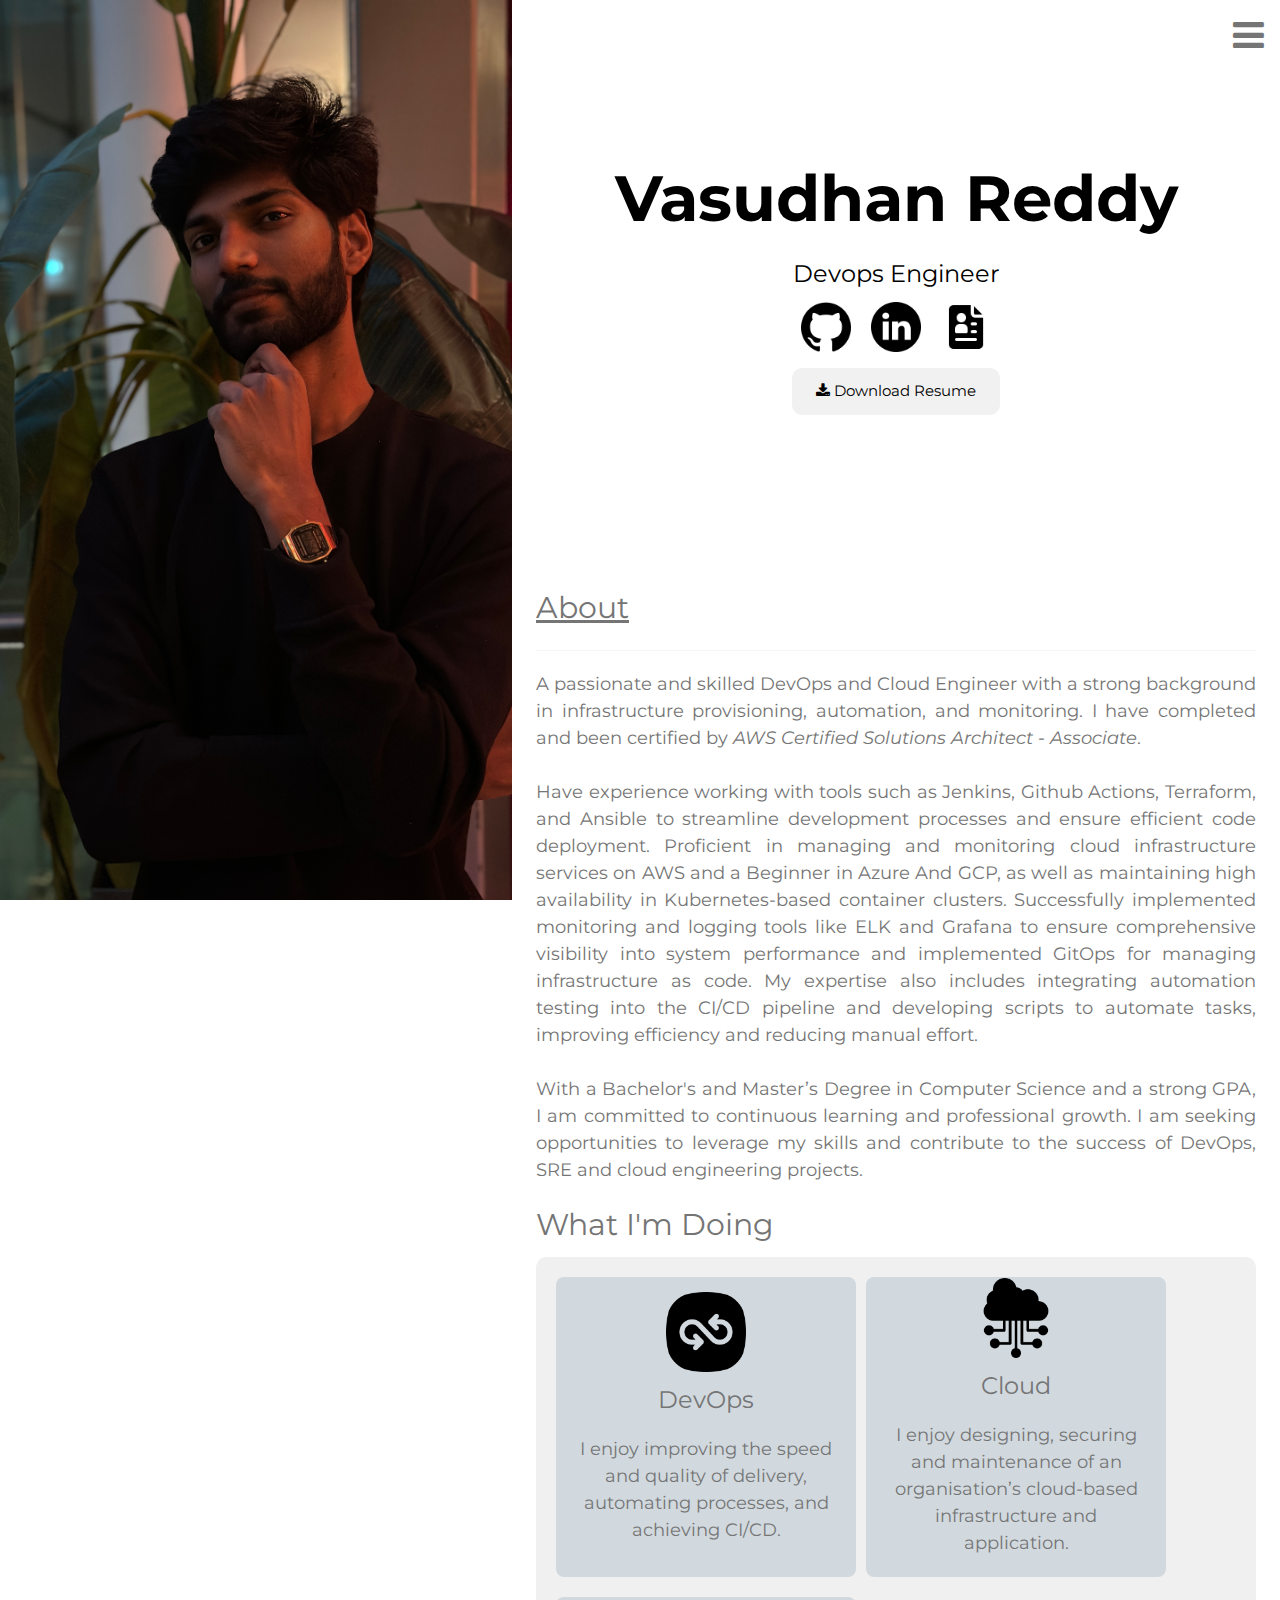
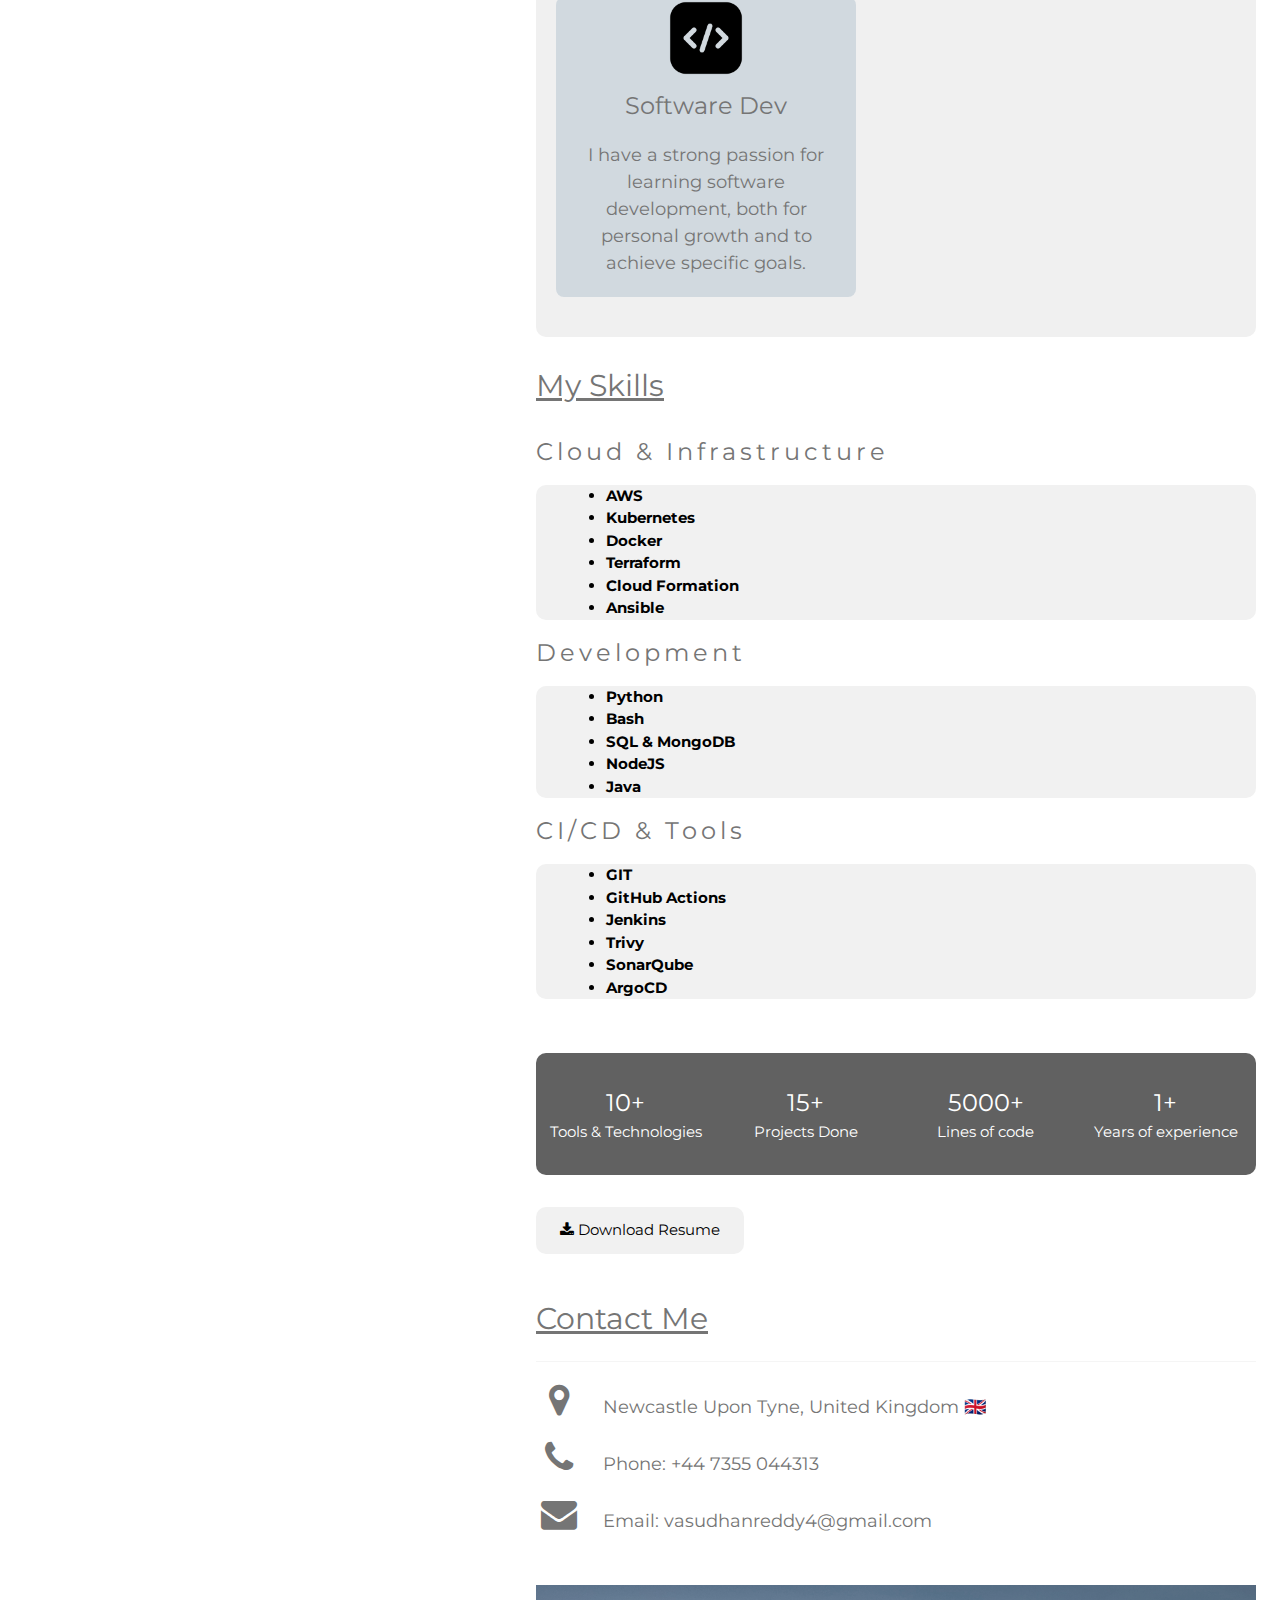
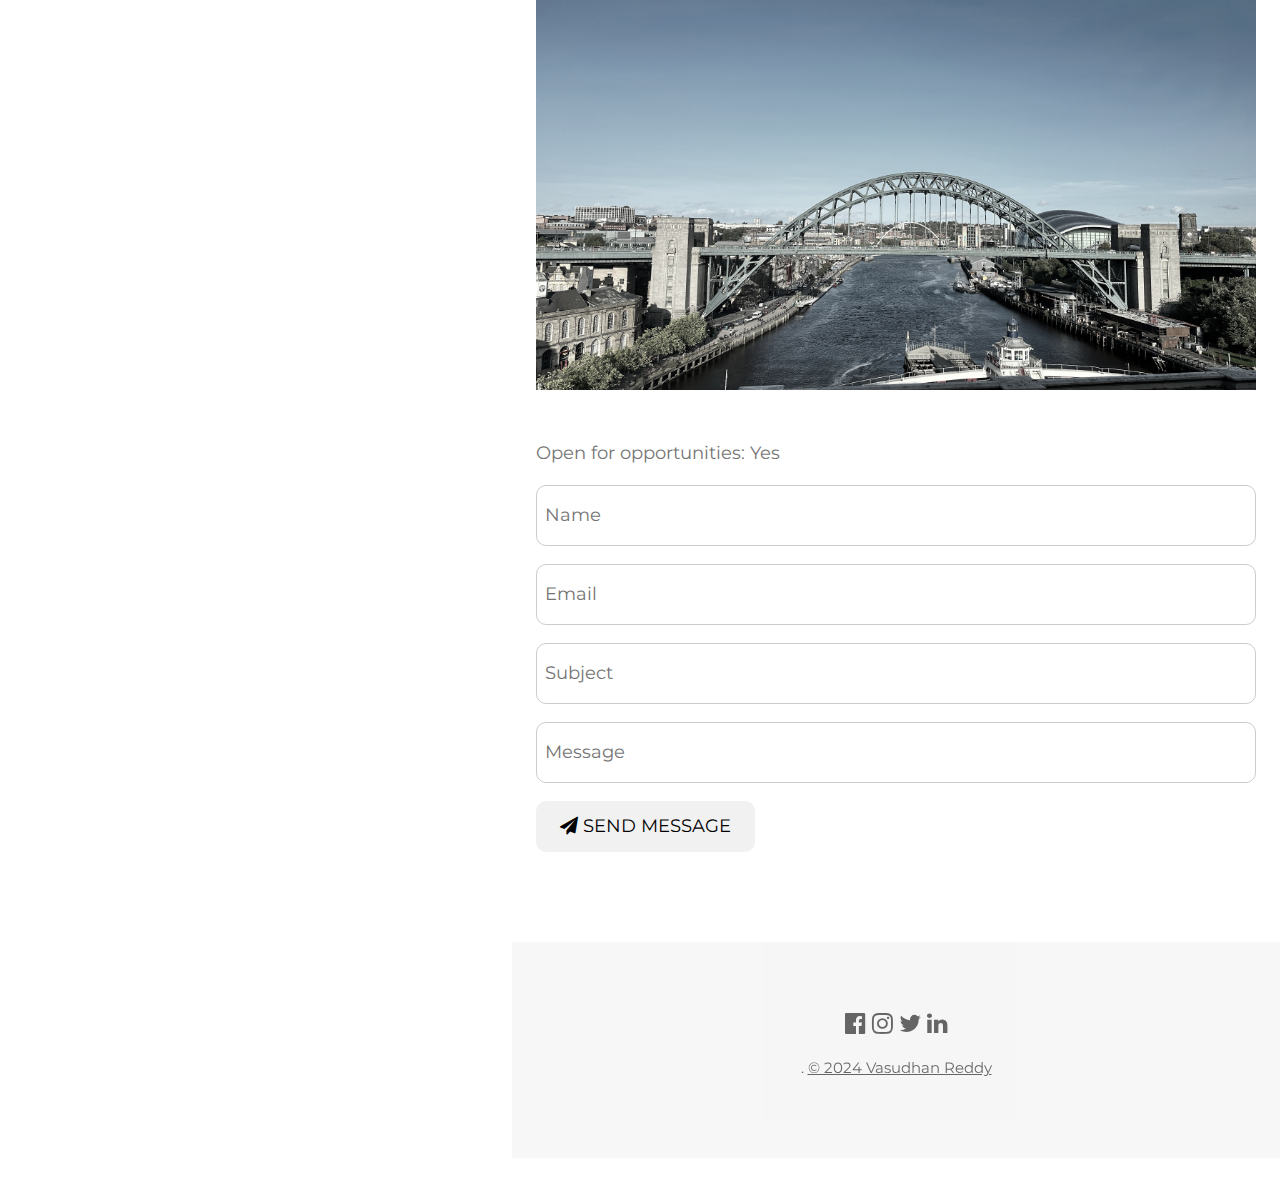
==== index.html @ 21d99784 "Update and rename test.html to index.html" ====
<!DOCTYPE html>
<html>
<head>
<title>W3.CSS Template</title>
<meta charset="UTF-8">
<meta name="viewport" content="width=device-width, initial-scale=1">
<link rel="stylesheet" href="https://www.w3schools.com/w3css/4/w3.css">
<link rel="stylesheet" href="https://fonts.googleapis.com/css?family=Montserrat">
<link rel="stylesheet" href="https://cdnjs.cloudflare.com/ajax/libs/font-awesome/4.7.0/css/font-awesome.min.css">
<style>
body, h1,h2,h3,h4,h5,h6 {font-family: "Montserrat", sans-serif}
.w3-row-padding img {margin-bottom: 12px}
.bgimg {
  background-position: center;
  background-repeat: no-repeat;
  background-size: cover;
  background-image: url('/IMG_7431.JPG');
  min-height: 100%;
}
p{font-size: large;}
</style>
</head>
<body>

<!-- Sidebar with image -->
<nav class="w3-sidebar w3-hide-medium w3-hide-small" style="width:40%">
  <div class="bgimg"></div>
</nav>

<!-- Hidden Sidebar (reveals when clicked on menu icon)-->
<nav class="w3-sidebar w3-black w3-animate-right w3-xxlarge" style="display:none;padding-top:150px;right:0;z-index:2" id="mySidebar">
  <a href="javascript:void(0)" onclick="closeNav()" class="w3-button w3-black w3-xxxlarge w3-display-topright" style="padding:0 12px;">
    <i class="fa fa-remove"></i>
  </a>
  <div class="w3-bar-block w3-center">
    <a href="#" class="w3-bar-item w3-button w3-text-grey w3-hover-black" onclick="closeNav()">Home</a>
    <a href="#about" class="w3-bar-item w3-button w3-text-grey w3-hover-black" onclick="closeNav()">About</a>
    <a href="#My Skills" class="w3-bar-item w3-button w3-text-grey w3-hover-black" onclick="closeNav()">My Skills</a>
    <a href="#contact" class="w3-bar-item w3-button w3-text-grey w3-hover-black" onclick="closeNav()">Contact</a>
  </div>
</nav>

<!-- Page-- Content -->
<div class="w3-main w3-padding-large" style="margin-left:40%">

  <!-- Menu icon to open sidebar -->
  <span class="w3-button w3-top w3-white w3-xxlarge w3-text-grey w3-hover-text-black" style="width:auto;right:0;" onclick="openNav()"><i class="fa fa-bars"></i></span>

  <!-- Header -->
  <header class="w3-container w3-center" style="padding:128px 16px" id="home">
    <h1 class="w3-jumbo"><b>Vasudhan Reddy</b></h1>
    <h3>Devops Engineer</h3>
    <div class="social-icons" style="display: flex; justify-content: center;">
        <a href="https://github.com/Vasudhanreddy" target="_blank" class="icon-link" style="margin: 0 10px; text-decoration: none;">
            <img src="./Assests/github.png" alt="GitHub Logo" style="width: 50px; height: 50px;" onmouseover="this.style.transform = 'translateY(-5px)';" onmouseleave="this.style.transform = 'translateY(0)';">
        </a>
        <a href="https://www.linkedin.com/in/vasudhanreddy/" target="_blank" class="icon-link" style="margin: 0 10px; text-decoration: none;">
            <img src="./Assests/linkedin.png" alt="LinkedIn Logo" style="width: 50px; height: 50px;" onmouseover="this.style.transform = 'translateY(-5px)';" onmouseleave="this.style.transform = 'translateY(0)';">
        </a>
        <a href="./Assests/Vasudhan-Reddy-Resume.pdf" target="_blank" class="icon-link" style="margin: 0 10px; text-decoration: none;">
            <img src="./Assests/resume.png" alt="Resume Icon" style="width: 50px; height: 50px;" onmouseover="this.style.transform = 'translateY(-5px)';" onmouseleave="this.style.transform = 'translateY(0)';">
        </a>
        
    </div>
    
    <img src="/IMG_7431.JPG" class="w3-image w3-hide-large w3-hide-small w3-round" style="display:block;width:60%;margin:auto;">
    <img src="/IMG_7431.JPG" class="w3-image w3-hide-large w3-hide-medium w3-round" width="1000" height="1333">
    <a href="./Assests/Vasudhan-Reddy-Resume.pdf" download class="w3-button w3-light-grey w3-padding-large w3-margin-top" style="border-radius: 10px;">
        <i class="fa fa-download"></i> Download Resume
    </a>
    
  </header>


  <!-- About Section -->
  <div class="w3-content w3-justify w3-text-grey w3-padding-32" id="about">
    <h2 style = "text-decoration: underline;">About</h2>
    <hr class="w3-opacity">
    
    <p>A passionate and skilled DevOps and Cloud Engineer with a strong background in infrastructure provisioning, automation, and monitoring. I have completed and been certified by <i>AWS Certified Solutions Architect - Associate</i>.<br>

        <br>Have experience working with tools such as Jenkins, Github Actions, Terraform, and Ansible to streamline development processes and ensure efficient code deployment. Proficient in managing and monitoring cloud infrastructure services on AWS and a Beginner in Azure And GCP, as well as maintaining high availability in Kubernetes-based container clusters. Successfully implemented monitoring and logging tools like ELK and Grafana to ensure comprehensive visibility into system performance and implemented GitOps for managing infrastructure as code. My expertise also includes integrating automation testing into the CI/CD pipeline and developing scripts to automate tasks, improving efficiency and reducing manual effort.<br>
        
        <br>With a Bachelor's and Master’s Degree in Computer Science and a strong GPA, I am committed to continuous learning and professional growth. I am seeking opportunities to leverage my skills and contribute to the success of DevOps, SRE and cloud engineering projects.</p>
        
         <!-- what iam doing Section -->
        
         <style>
            @media screen and (max-width: 768px) {
                .nested-div {
                    width: 100%; /* Change width to 100% for smaller screens */
                    max-width: none; /* Remove max-width constraint */
                }
            }
        </style>
        
        <div class="wtmg-3">
            <h2>What I'm Doing</h2>
            <div class="row"> 
                <div class="imdg-ds" style="display: flex; justify-content: center;">
                    <div class="dv-1" style="background-color: #F0F0F0; padding: 20px; border-radius: 10px; display: flex; align-items: center; flex-wrap: wrap;">
                        <div class="nested-div" style="background-color: #D1D9DF; padding: 20px; border-radius: 8px; margin-right: 10px; width: 300px; height: 300px; display: flex; justify-content: center; align-items: center; flex-direction: column; margin-bottom: 20px;">
                            <div style="text-align: center;">
                                <img src="./Assests/infinity.png" alt="devops" width="80" height="80">
                                <h3>DevOps</h3>
                                <p>I enjoy improving the speed and quality of delivery, automating processes, and achieving CI/CD.</p>
                            </div>
                        </div>
                        
                        <div class="nested-div" style="background-color: #D1D9DF; padding: 20px; border-radius: 8px; margin-right: 10px; width: 300px; height: 300px;display: flex; justify-content: center; align-items: center; flex-direction: column; margin-bottom: 20px;">
                            <div style="text-align: center;">
                                <img src="./Assests/cloud-computing.png" alt="devops" width="80" height="80">
                                <h3>Cloud</h3>
                                <p>I enjoy designing, securing and maintenance of an organisation’s cloud-based infrastructure and application.</p>
                            </div>
                        </div>
                        
                        <div class="nested-div" style="background-color: #D1D9DF; padding: 20px; border-radius: 8px; margin-right: 10px; width: 300px; height: 300px;display: flex; justify-content: center; align-items: center; flex-direction: column; margin-bottom: 20px;">
                            <div style="text-align: center;">
                                <img src="./Assests/code.png" alt="devops" width="80" height="80">
                                <h3>Software Dev</h3>
                                <p>I have a strong passion for learning software development, both for personal growth and to achieve specific goals.</p>
                            </div>
                        </div>
                    </div>
                </div>
            </div>
        </div>
        
            
             <!-- About My skills  -->
       
        <h2 class="w3-padding-16" id="My Skills" style = "text-decoration: underline;">My Skills</h2>
    <h3 class="w3-wide">Cloud & Infrastructure</h3>
    <div class="w3-light-grey" style="padding-left: 5%; border-radius: 10px;" font-size: large; >
        <div class="list-content" style="padding-left: 5%; border-radius: 10px;">
            <ul style="list-style-type: disc; padding-left: 0;">
                <li style="color: #000; font-weight: bold;">AWS</li>
                <li style="color: #000; font-weight: bold;">Kubernetes</li>
                <li style="color: #000; font-weight: bold;">Docker</li>
                <li style="color: #000; font-weight: bold;">Terraform</li>
                <li style="color: #000; font-weight: bold;">Cloud Formation</li>
                <li style="color: #000; font-weight: bold;">Ansible</li>
            </ul>
        </div>
    </div>
    <h3 class="w3-wide">	Development </h3>
    <div class="w3-light-grey" style="padding-left: 5%; border-radius: 10px;"font-size: large;>
        <div class="list-content" style="padding-left: 5%;">
            <ul style="list-style-type: disc; padding-left: 0;">
                <li style="color: #000; font-weight: bold;">Python</li>
                <li style="color: #000; font-weight: bold;">Bash</li>
                <li style="color: #000; font-weight: bold;">SQL &  MongoDB</li>
                <li style="color: #000; font-weight: bold;">NodeJS</li>
                <li style="color: #000; font-weight: bold;">Java</li>

            </ul>
            
        </div>
        </div>

    <h3 class="w3-wide">CI/CD & Tools</h3>
    <div class="w3-light-grey" style="padding-left: 5%; border-radius: 10px;"font-size: large;>
       <div class="list-content" style="padding-left: 5%;">
            <ul style="list-style-type: disc; padding-left: 0;">
                <li style="color: #000; font-weight: bold;">GIT</li>
                <li style="color: #000; font-weight: bold;">GitHub Actions</li>
                <li style="color: #000; font-weight: bold;">Jenkins</li>
                <li style="color: #000; font-weight: bold;">Trivy</li>
                <li style="color: #000; font-weight: bold;">SonarQube</li>
                <li style="color: #000; font-weight: bold;">ArgoCD</li>
            </ul>
        </div>
    </div><br>
    

    <div class="w3-row w3-center w3-dark-grey w3-padding-16 w3-section" style="border-radius: 10px;">
      <div class="w3-quarter w3-section">
        <span class="w3-xlarge">10+</span><br>
        Tools & Technologies
      </div>
      <div class="w3-quarter w3-section">
        <span class="w3-xlarge">15+</span><br>
        Projects Done
      </div>
      <div class="w3-quarter w3-section">
        <span class="w3-xlarge">5000+</span><br>
        Lines of code
    
      </div>
      <div class="w3-quarter w3-section">
        <span class="w3-xlarge">1+</span><br>
         Years of experience
      </div>
    </div>

    <a href="./Assests/Vasudhan-Reddy-Resume.pdf" download class="w3-button w3-light-grey w3-padding-large w3-margin-top" style="border-radius: 10px;">
        <i class="fa fa-download" ></i> Download Resume
    </a>
    

    
  <!-- Contact Section -->
  <div class="w3-padding-32 w3-content w3-text-grey" id="contact" style="margin-bottom:64px">
    <h2 style = "text-decoration: underline;">Contact Me</h2>
    <hr class="w3-opacity">

    <div class="w3-section">
        <div class="w3-small w3-well">
            <p class="contact-info"><i class="fa fa-map-marker fa-fw w3-xxlarge w3-margin-right"></i> Newcastle Upon Tyne, United Kingdom 🇬🇧</p>
            <p class="contact-info"><i class="fa fa-phone fa-fw w3-xxlarge w3-margin-right"></i> Phone: +44 7355 044313</p>
            <p class="contact-info"><i class="fa fa-envelope fa-fw w3-xxlarge w3-margin-right"> </i> Email: vasudhanreddy4@gmail.com</p>
        </div>
    </div>
    <style>
        @media screen and (max-width: 600px) {
            .contact-info {
                text-align: left;
                margin-left: 0;
            }
        }
    </style>
        
    <!-- Image of location/map -->
    <img src="./Assests/6675693E-8A99-44EB-A5E9-FF57BCE767E3.JPG" class="w3-image w3-greyscale" style="width:100%;margin:32px 0">
   
    <p>Open for opportunities: Yes</p>
    <form action="https://formspree.io/f/xyyrjoby" method="POST">
      <p><input class="w3-input w3-padding-16 w3-border" type="text" placeholder="Name" required name="Name" style="border-radius: 10px;"></p>
      <p><input class="w3-input w3-padding-16 w3-border" type="text" placeholder="Email" required name="Email"style="border-radius: 10px;"></p>
      <p><input class="w3-input w3-padding-16 w3-border" type="text" placeholder="Subject" required name="Subject"style="border-radius: 10px;"></p>
      <p><input class="w3-input w3-padding-16 w3-border" type="text" placeholder="Message" required name="Message"style="border-radius: 10px;"></p>
      <p>
        <button class="w3-button w3-light-grey w3-padding-large" type="submit"style="border-radius: 10px;">
          <i class="fa fa-paper-plane"></i> SEND MESSAGE
        </button>
      </p>
    </form>
  <!-- End Contact Section -->
  </div>  
  
  <!-- Footer -->
  <footer class="w3-container w3-padding-64 w3-light-grey w3-center w3-opacity w3-xlarge" style="margin:-24px">
    <i class="fa fa-facebook-official w3-hover-opacity"></i>
    <i class="fa fa-instagram w3-hover-opacity"></i>
    
    
    <i class="fa fa-twitter w3-hover-opacity"></i>
    <i class="fa fa-linkedin w3-hover-opacity"><a href="https://github.com/Vasudhanreddy" target="_blank"></a></i>
    <p class="w3-medium">. <a href="https://github.com/Vasudhanreddy" target="_blank" class="w3-hover-text-green">&copy; 2024 Vasudhan Reddy</a></p>
  <!-- End footer -->
  </footer>
  
<!-- END PAGE CONTENT -->
</div>

<script>
// Open and close sidebar
function openNav() {
  document.getElementById("mySidebar").style.width = "60%";
  document.getElementById("mySidebar").style.display = "block";
}

function closeNav() {
  document.getElementById("mySidebar").style.display = "none";
}
</script>

</body>
</html>
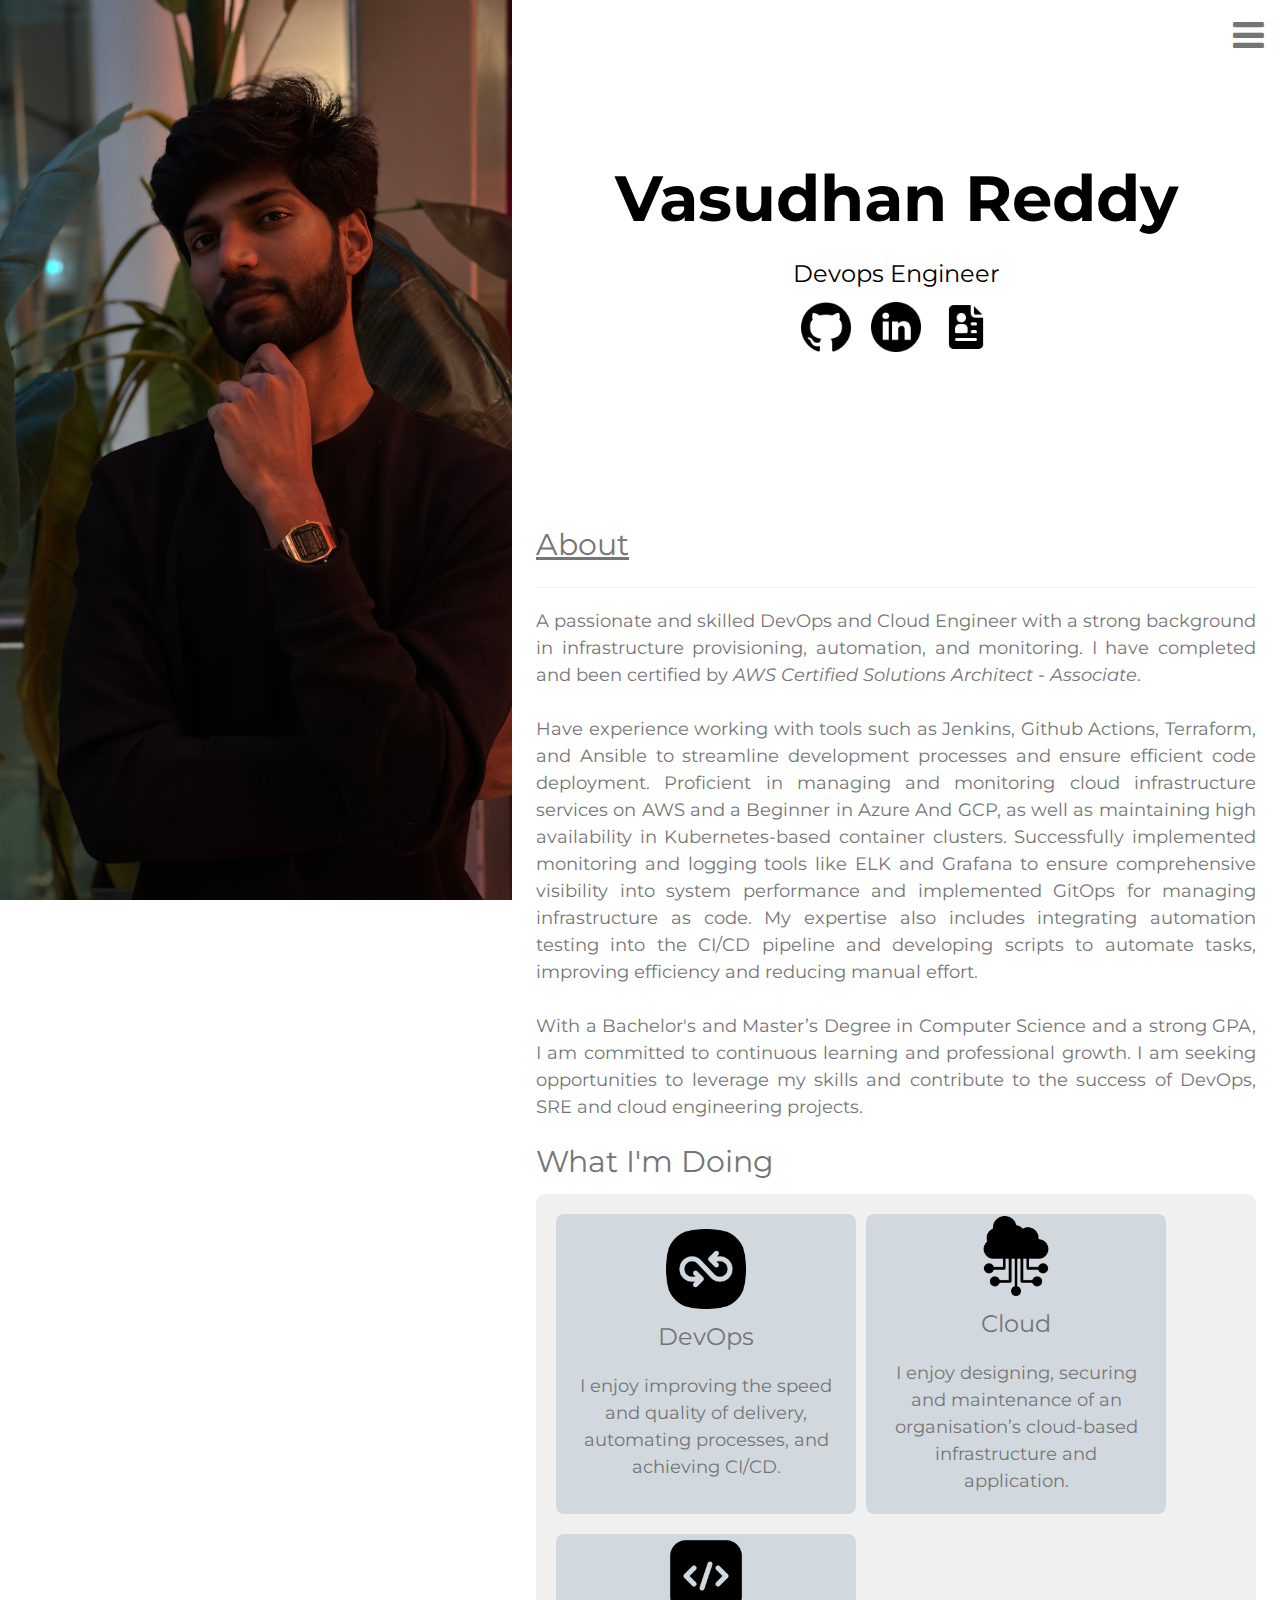
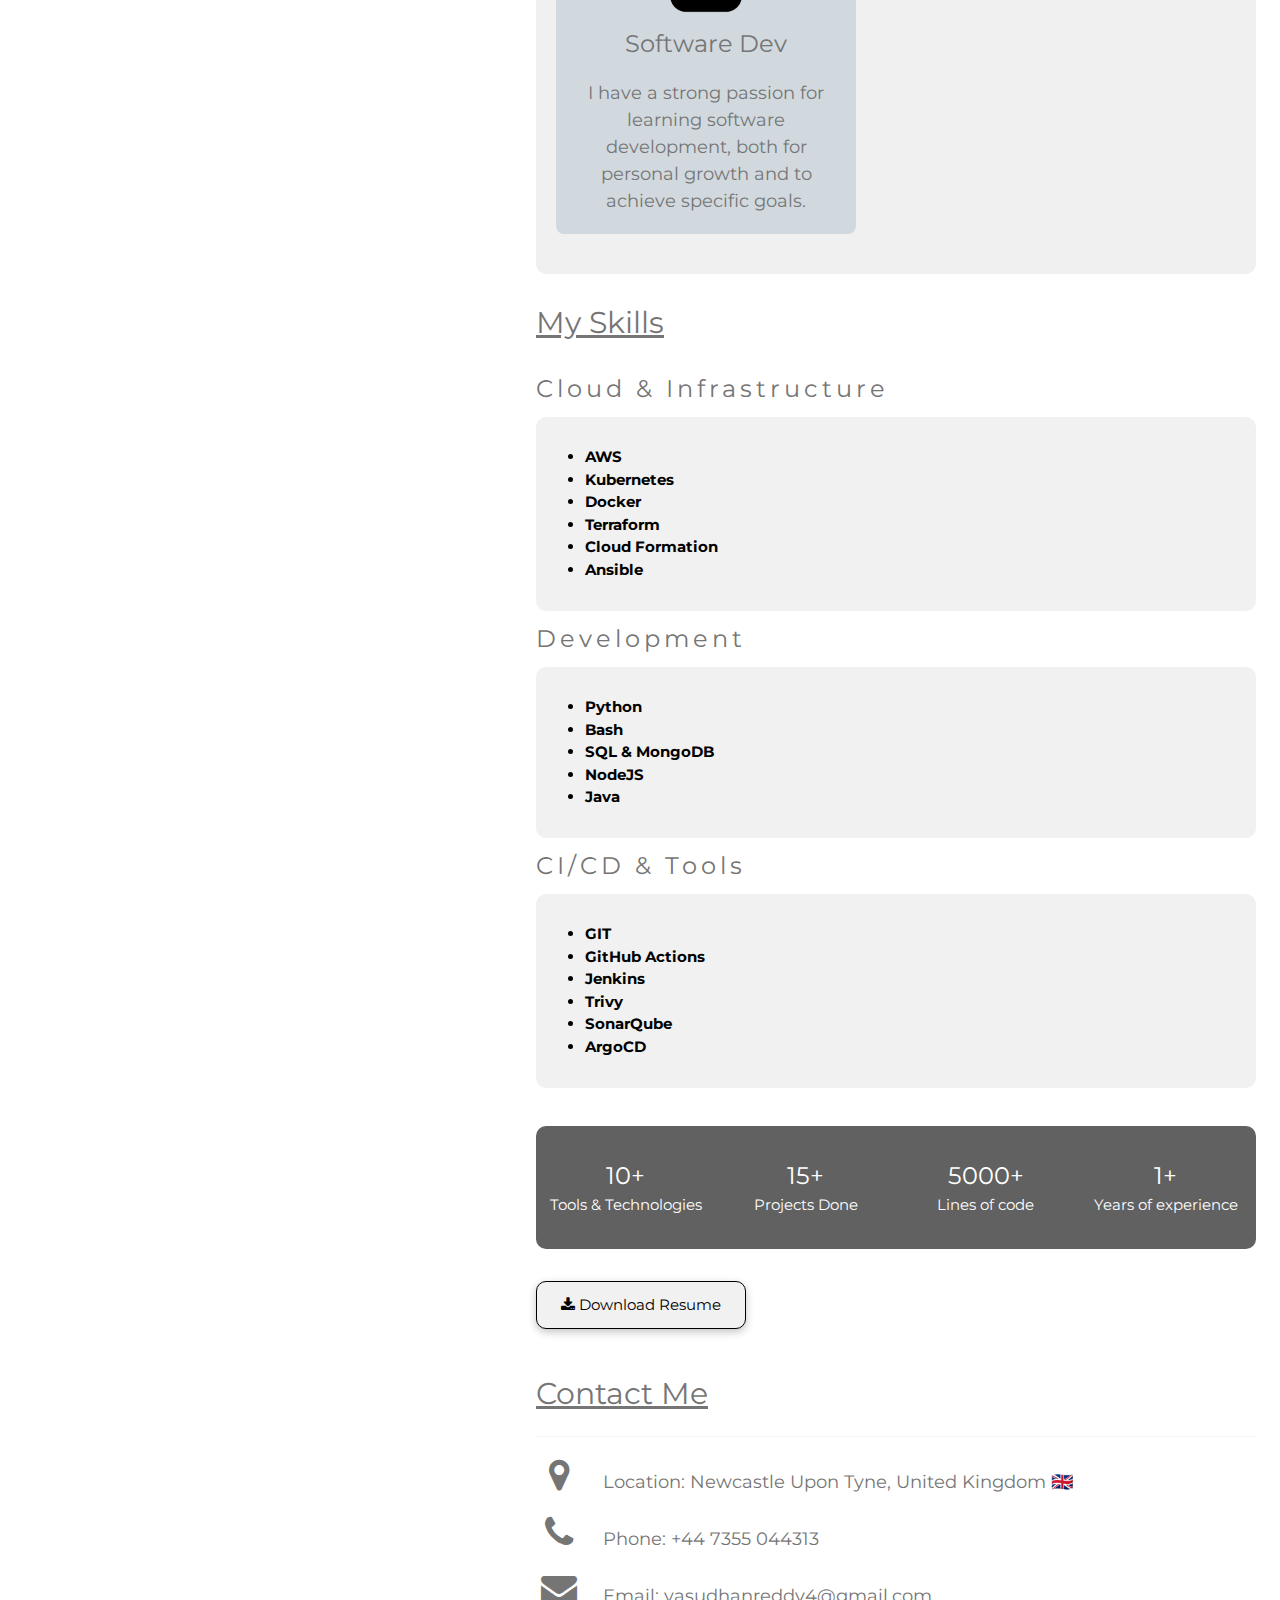
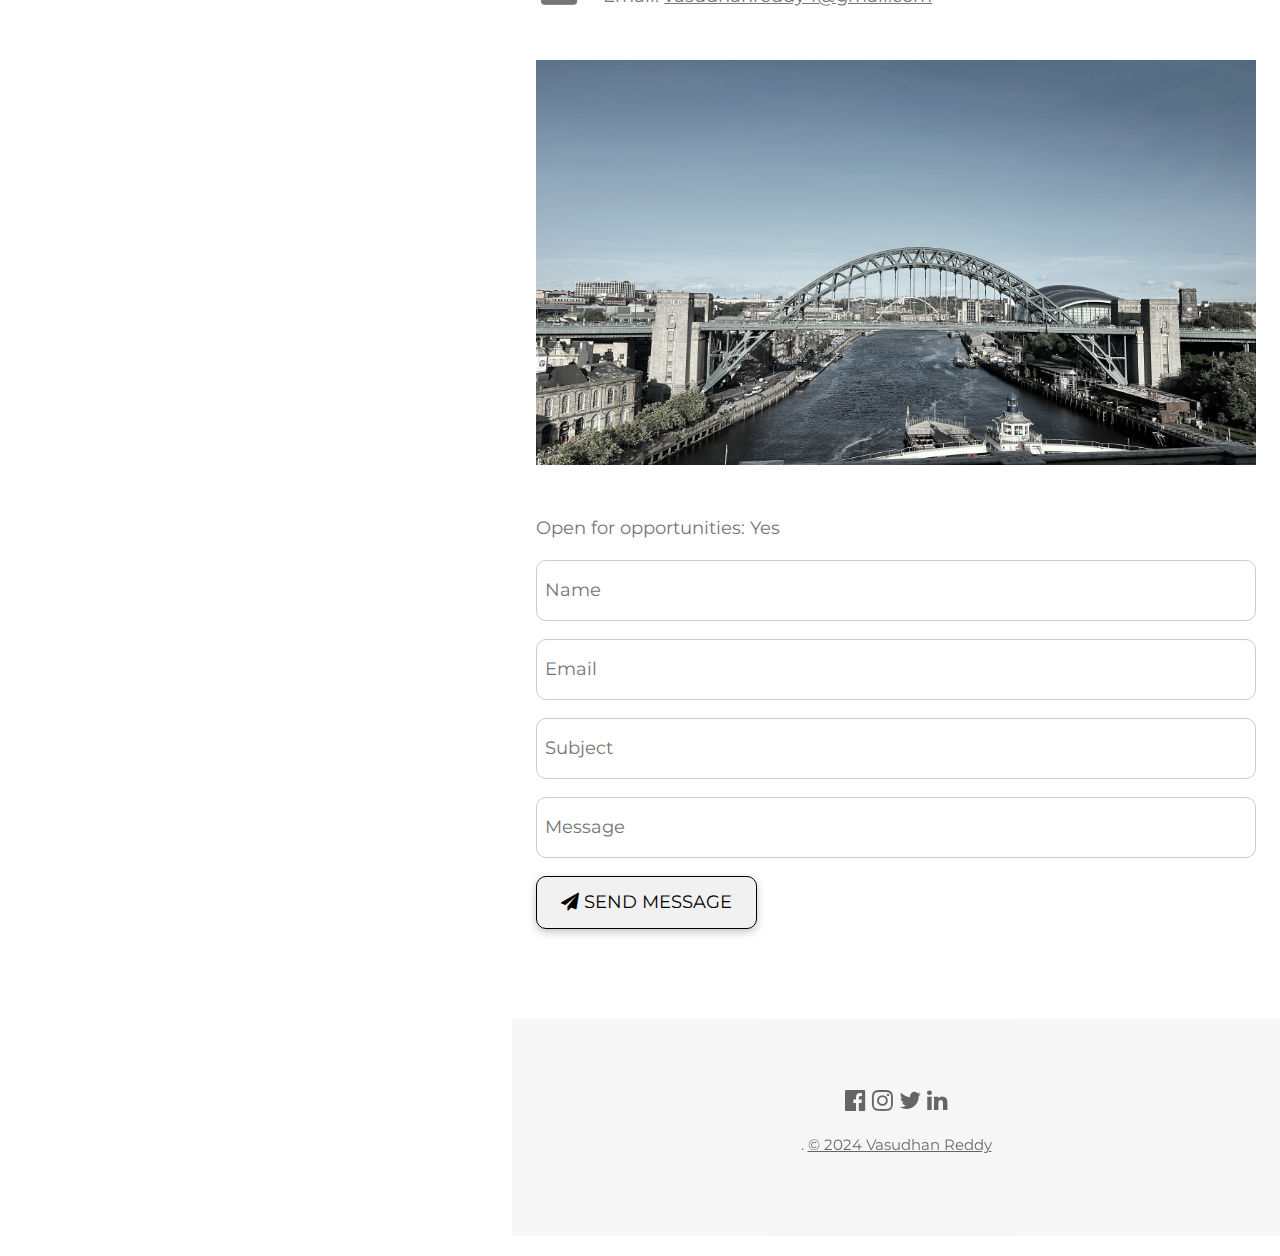
==== commit 2f6c614f: "Update index.html" ====
--- a/index.html
+++ b/index.html
@@ -1,7 +1,7 @@
 <!DOCTYPE html>
 <html>
 <head>
-<title>W3.CSS Template</title>
+<title>Vasudhanreddy-Portfolio</title>
 <meta charset="UTF-8">
 <meta name="viewport" content="width=device-width, initial-scale=1">
 <link rel="stylesheet" href="https://www.w3schools.com/w3css/4/w3.css">
@@ -14,7 +14,7 @@
   background-position: center;
   background-repeat: no-repeat;
   background-size: cover;
-  background-image: url('/IMG_7431.JPG');
+  background-image: url('./Assests/IMG_7431.JPG');
   min-height: 100%;
 }
 p{font-size: large;}
@@ -52,22 +52,20 @@
     <h3>Devops Engineer</h3>
     <div class="social-icons" style="display: flex; justify-content: center;">
         <a href="https://github.com/Vasudhanreddy" target="_blank" class="icon-link" style="margin: 0 10px; text-decoration: none;">
-            <img src="./Assests/github.png" alt="GitHub Logo" style="width: 50px; height: 50px;" onmouseover="this.style.transform = 'translateY(-5px)';" onmouseleave="this.style.transform = 'translateY(0)';">
+            <img src="./Assests/github.png" alt="GitHub Logo" title="Github" style="width: 50px; height: 50px;" onmouseover="this.style.transform = 'translateY(-5px)';" onmouseleave="this.style.transform = 'translateY(0)';">
         </a>
         <a href="https://www.linkedin.com/in/vasudhanreddy/" target="_blank" class="icon-link" style="margin: 0 10px; text-decoration: none;">
-            <img src="./Assests/linkedin.png" alt="LinkedIn Logo" style="width: 50px; height: 50px;" onmouseover="this.style.transform = 'translateY(-5px)';" onmouseleave="this.style.transform = 'translateY(0)';">
+            <img src="./Assests/linkedin.png" alt="LinkedIn Logo" title= "Linkedin"style="width: 50px; height: 50px;" onmouseover="this.style.transform = 'translateY(-5px)';" onmouseleave="this.style.transform = 'translateY(0)';">
         </a>
         <a href="./Assests/Vasudhan-Reddy-Resume.pdf" target="_blank" class="icon-link" style="margin: 0 10px; text-decoration: none;">
-            <img src="./Assests/resume.png" alt="Resume Icon" style="width: 50px; height: 50px;" onmouseover="this.style.transform = 'translateY(-5px)';" onmouseleave="this.style.transform = 'translateY(0)';">
-        </a>
-        
-    </div>
-    
-    <img src="/IMG_7431.JPG" class="w3-image w3-hide-large w3-hide-small w3-round" style="display:block;width:60%;margin:auto;">
-    <img src="/IMG_7431.JPG" class="w3-image w3-hide-large w3-hide-medium w3-round" width="1000" height="1333">
-    <a href="./Assests/Vasudhan-Reddy-Resume.pdf" download class="w3-button w3-light-grey w3-padding-large w3-margin-top" style="border-radius: 10px;">
-        <i class="fa fa-download"></i> Download Resume
-    </a>
+            <img src="./Assests/resume.png" alt="Resume Icon" title = "Resume" style="width: 50px; height: 50px;" onmouseover="this.style.transform = 'translateY(-5px)';" onmouseleave="this.style.transform = 'translateY(0)';">
+        </a><br>
+        
+    </div>
+    
+    <img src="./Assests/IMG_7431.JPG" class="w3-image w3-hide-large w3-hide-small w3-round" style="display:block;width:60%;margin:auto;">
+    <img src="./Assests/IMG_7431.JPG" class="w3-image w3-hide-large w3-hide-medium w3-round" width="1000" height="1333">
+    
     
   </header>
 
@@ -115,7 +113,7 @@
                             </div>
                         </div>
                         
-                        <div class="nested-div" style="background-color: #D1D9DF; padding: 20px; border-radius: 8px; margin-right: 10px; width: 300px; height: 300px;display: flex; justify-content: center; align-items: center; flex-direction: column; margin-bottom: 20px;">
+                        <div class="nested-div" style="background-color: #D1D9DF; padding: 20px; border-radius: 8px; width: 300px; height: 300px;display: flex; justify-content: center; align-items: center; flex-direction: column; margin-bottom: 20px;">
                             <div style="text-align: center;">
                                 <img src="./Assests/code.png" alt="devops" width="80" height="80">
                                 <h3>Software Dev</h3>
@@ -132,7 +130,7 @@
        
         <h2 class="w3-padding-16" id="My Skills" style = "text-decoration: underline;">My Skills</h2>
     <h3 class="w3-wide">Cloud & Infrastructure</h3>
-    <div class="w3-light-grey" style="padding-left: 5%; border-radius: 10px;" font-size: large; >
+    <div class="w3-light-grey" style="padding-left: 5%;padding: 2%; border-radius: 10px;" font-size: large; >
         <div class="list-content" style="padding-left: 5%; border-radius: 10px;">
             <ul style="list-style-type: disc; padding-left: 0;">
                 <li style="color: #000; font-weight: bold;">AWS</li>
@@ -145,7 +143,7 @@
         </div>
     </div>
     <h3 class="w3-wide">	Development </h3>
-    <div class="w3-light-grey" style="padding-left: 5%; border-radius: 10px;"font-size: large;>
+    <div class="w3-light-grey" style="padding-left: 5%;padding: 2%; border-radius: 10px;"font-size: large;>
         <div class="list-content" style="padding-left: 5%;">
             <ul style="list-style-type: disc; padding-left: 0;">
                 <li style="color: #000; font-weight: bold;">Python</li>
@@ -160,7 +158,7 @@
         </div>
 
     <h3 class="w3-wide">CI/CD & Tools</h3>
-    <div class="w3-light-grey" style="padding-left: 5%; border-radius: 10px;"font-size: large;>
+    <div class="w3-light-grey" style="padding-left: 5%;padding: 2%; border-radius: 10px;"font-size: large;>
        <div class="list-content" style="padding-left: 5%;">
             <ul style="list-style-type: disc; padding-left: 0;">
                 <li style="color: #000; font-weight: bold;">GIT</li>
@@ -194,7 +192,7 @@
       </div>
     </div>
 
-    <a href="./Assests/Vasudhan-Reddy-Resume.pdf" download class="w3-button w3-light-grey w3-padding-large w3-margin-top" style="border-radius: 10px;">
+    <a href="./Assests/Vasudhan-Reddy-Resume.pdf" download class="w3-button w3-light-grey w3-padding-large w3-margin-top" style="border-radius: 10px;border: 1px solid; box-shadow: rgba(0, 0, 0, 0.24) 0px 3px 8px;">
         <i class="fa fa-download" ></i> Download Resume
     </a>
     
@@ -207,9 +205,9 @@
 
     <div class="w3-section">
         <div class="w3-small w3-well">
-            <p class="contact-info"><i class="fa fa-map-marker fa-fw w3-xxlarge w3-margin-right"></i> Newcastle Upon Tyne, United Kingdom 🇬🇧</p>
+            <p class="contact-info"><i class="fa fa-map-marker fa-fw w3-xxlarge w3-margin-right"></i> Location: Newcastle Upon Tyne, United Kingdom 🇬🇧</p>
             <p class="contact-info"><i class="fa fa-phone fa-fw w3-xxlarge w3-margin-right"></i> Phone: +44 7355 044313</p>
-            <p class="contact-info"><i class="fa fa-envelope fa-fw w3-xxlarge w3-margin-right"> </i> Email: vasudhanreddy4@gmail.com</p>
+            <p class="contact-info"><i class="fa fa-envelope fa-fw w3-xxlarge w3-margin-right"> </i> Email: <u>vasudhanreddy4@gmail.com</u></p>
         </div>
     </div>
     <style>
@@ -231,7 +229,7 @@
       <p><input class="w3-input w3-padding-16 w3-border" type="text" placeholder="Subject" required name="Subject"style="border-radius: 10px;"></p>
       <p><input class="w3-input w3-padding-16 w3-border" type="text" placeholder="Message" required name="Message"style="border-radius: 10px;"></p>
       <p>
-        <button class="w3-button w3-light-grey w3-padding-large" type="submit"style="border-radius: 10px;">
+        <button class="w3-button w3-light-grey w3-padding-large" type="submit"style="border-radius: 10px;border: 1px solid; box-shadow: rgba(0, 0, 0, 0.24) 0px 3px 8px;">
           <i class="fa fa-paper-plane"></i> SEND MESSAGE
         </button>
       </p>
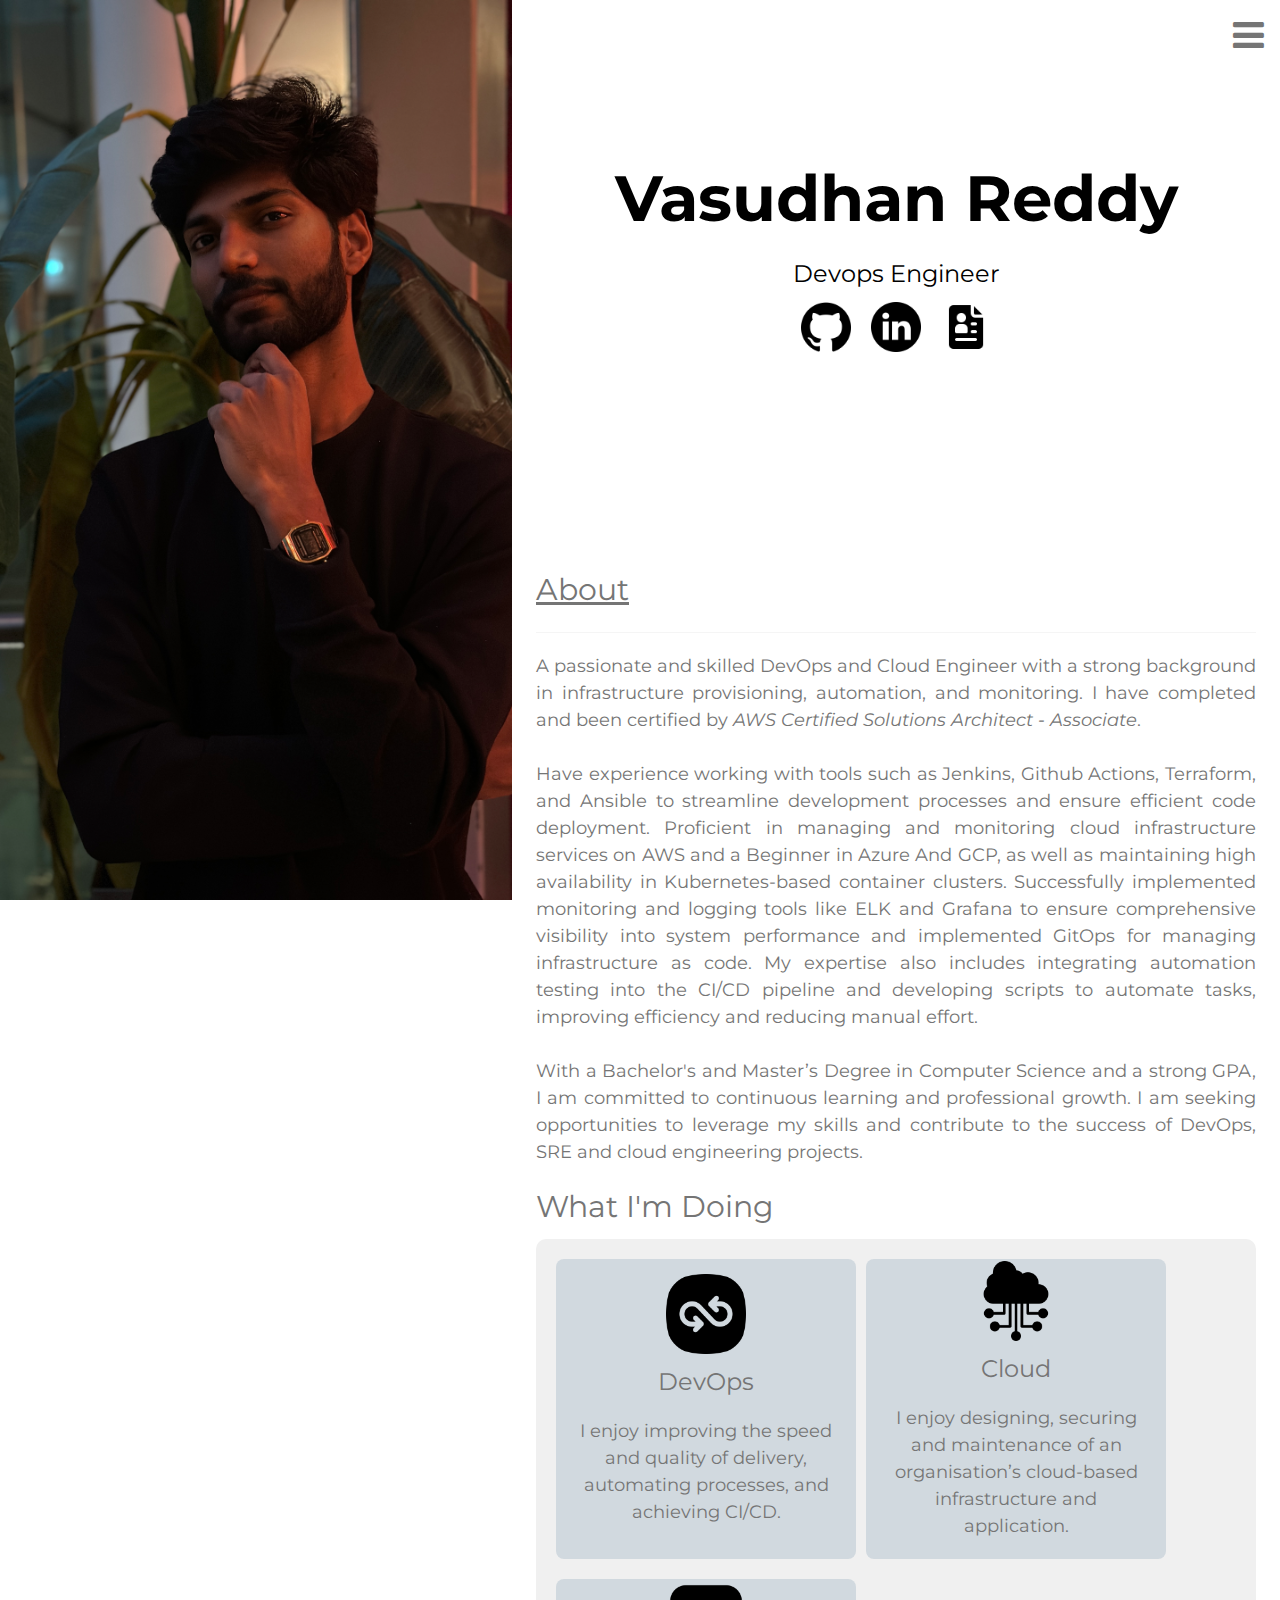
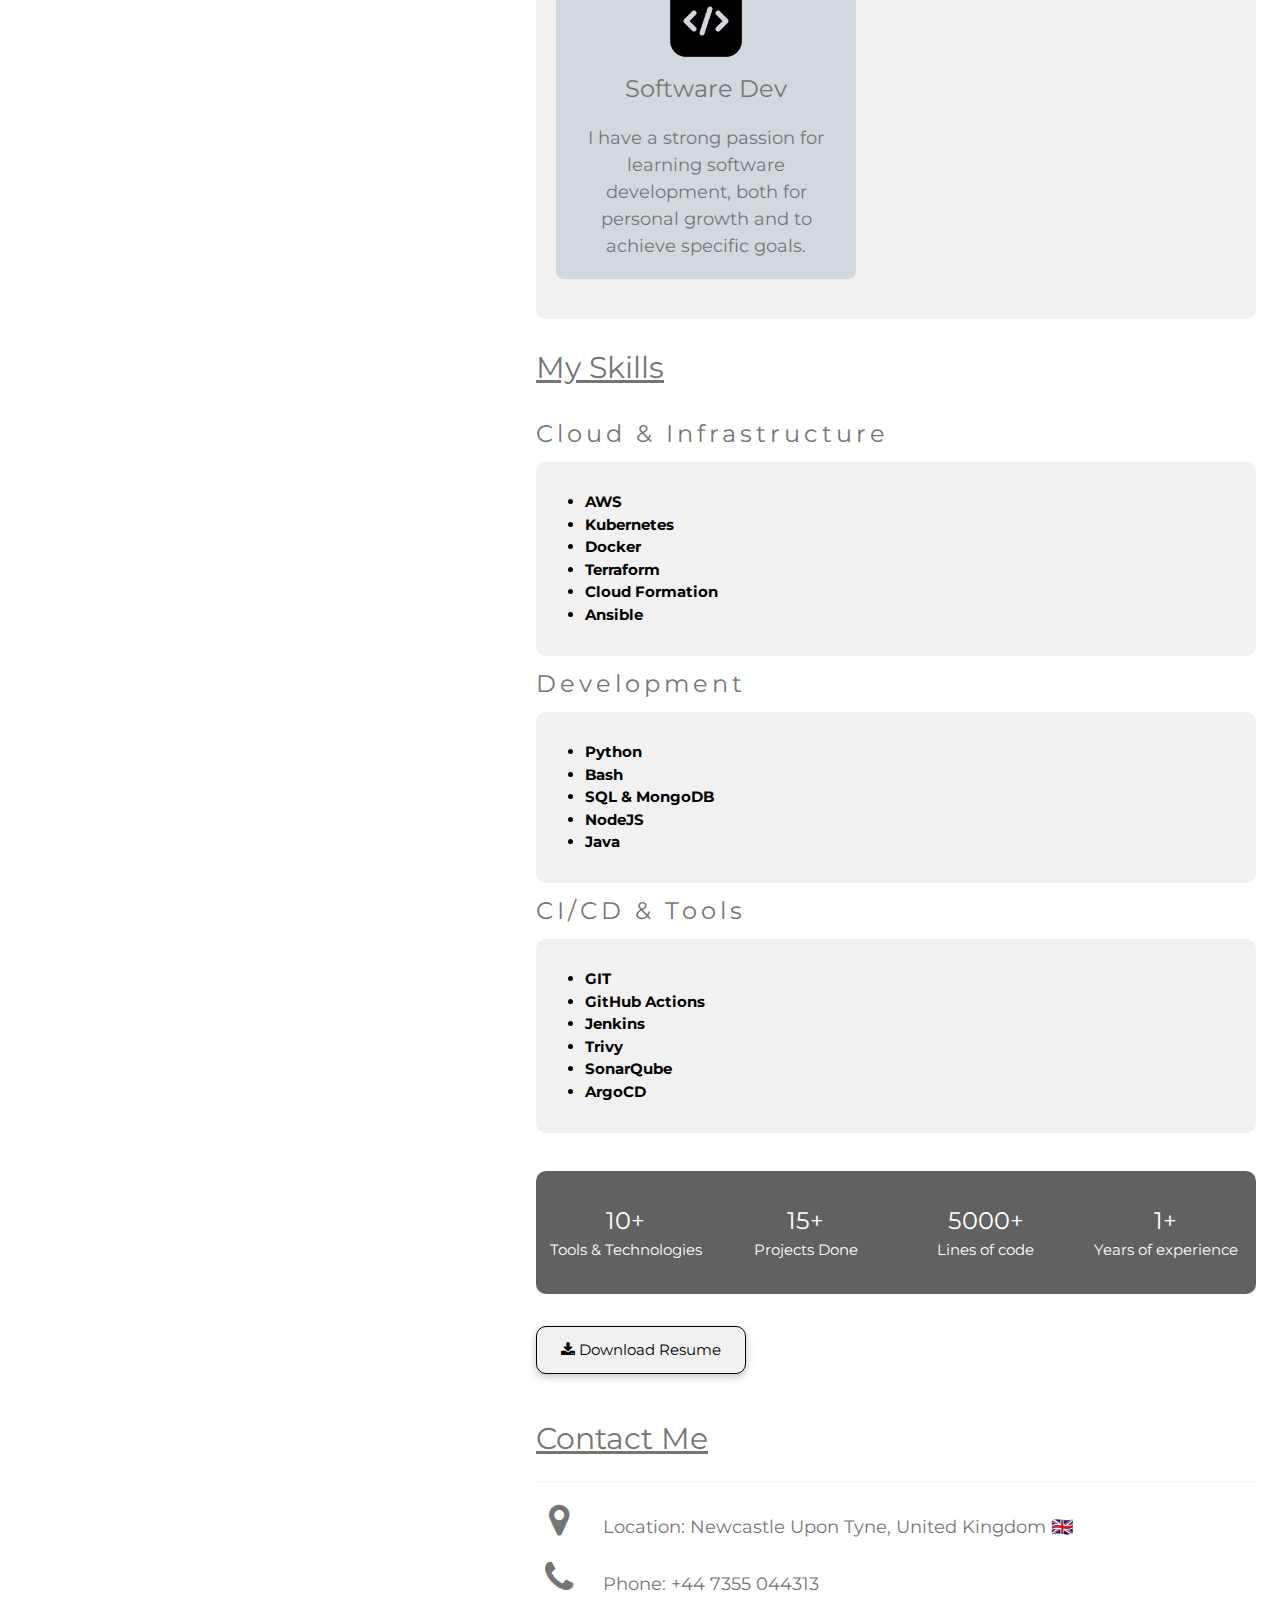
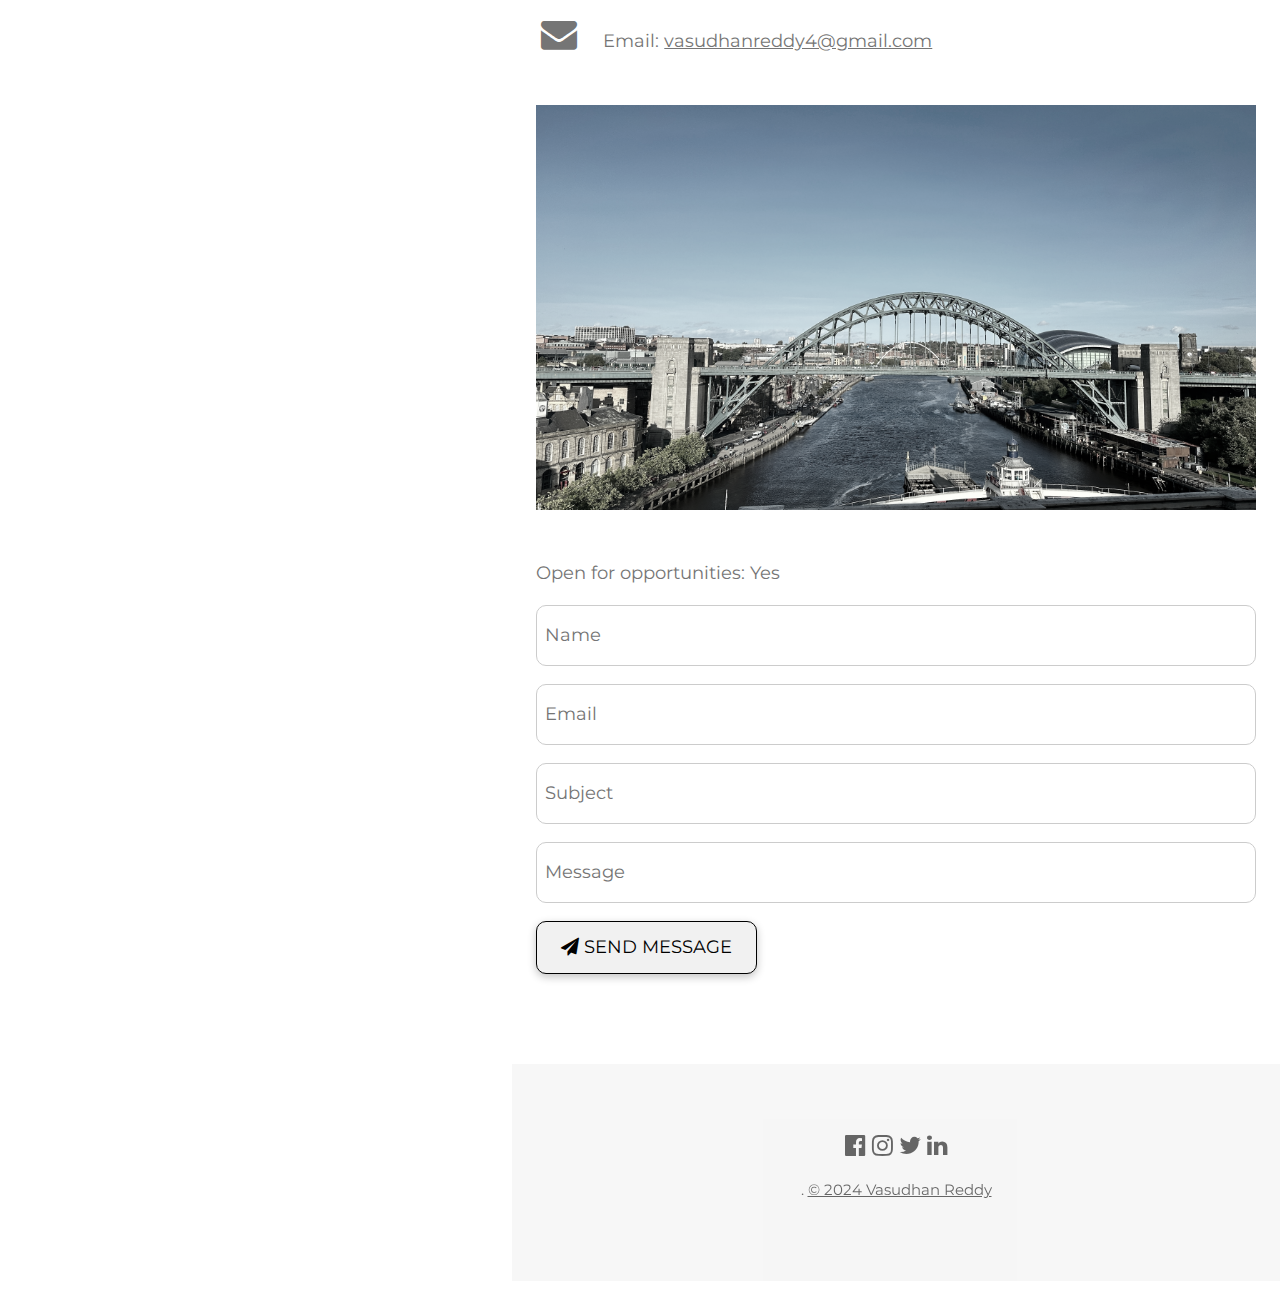
==== commit 0ebb39df: "Update index.html" ====
--- a/index.html
+++ b/index.html
@@ -62,8 +62,9 @@
         </a><br>
         
     </div>
-    
+    <br>
     <img src="./Assests/IMG_7431.JPG" class="w3-image w3-hide-large w3-hide-small w3-round" style="display:block;width:60%;margin:auto;">
+    <br>
     <img src="./Assests/IMG_7431.JPG" class="w3-image w3-hide-large w3-hide-medium w3-round" width="1000" height="1333">
     
     
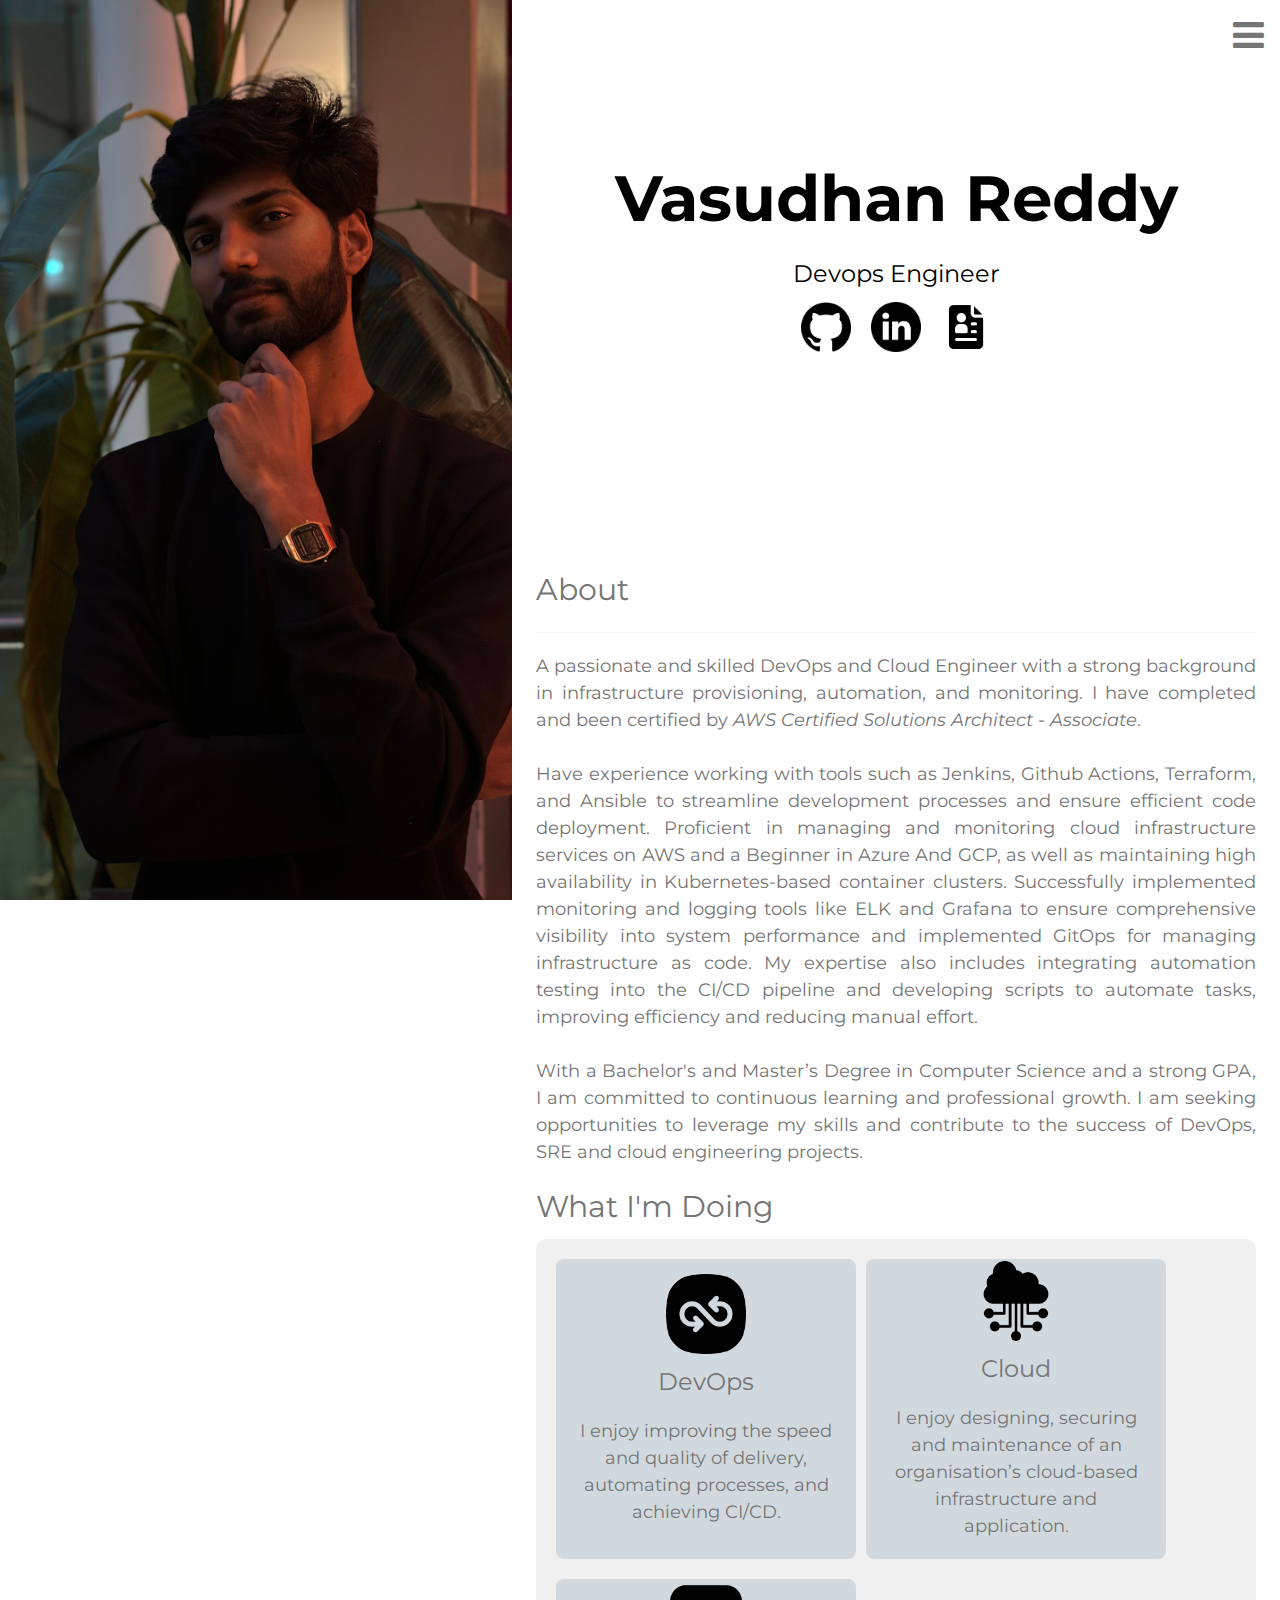
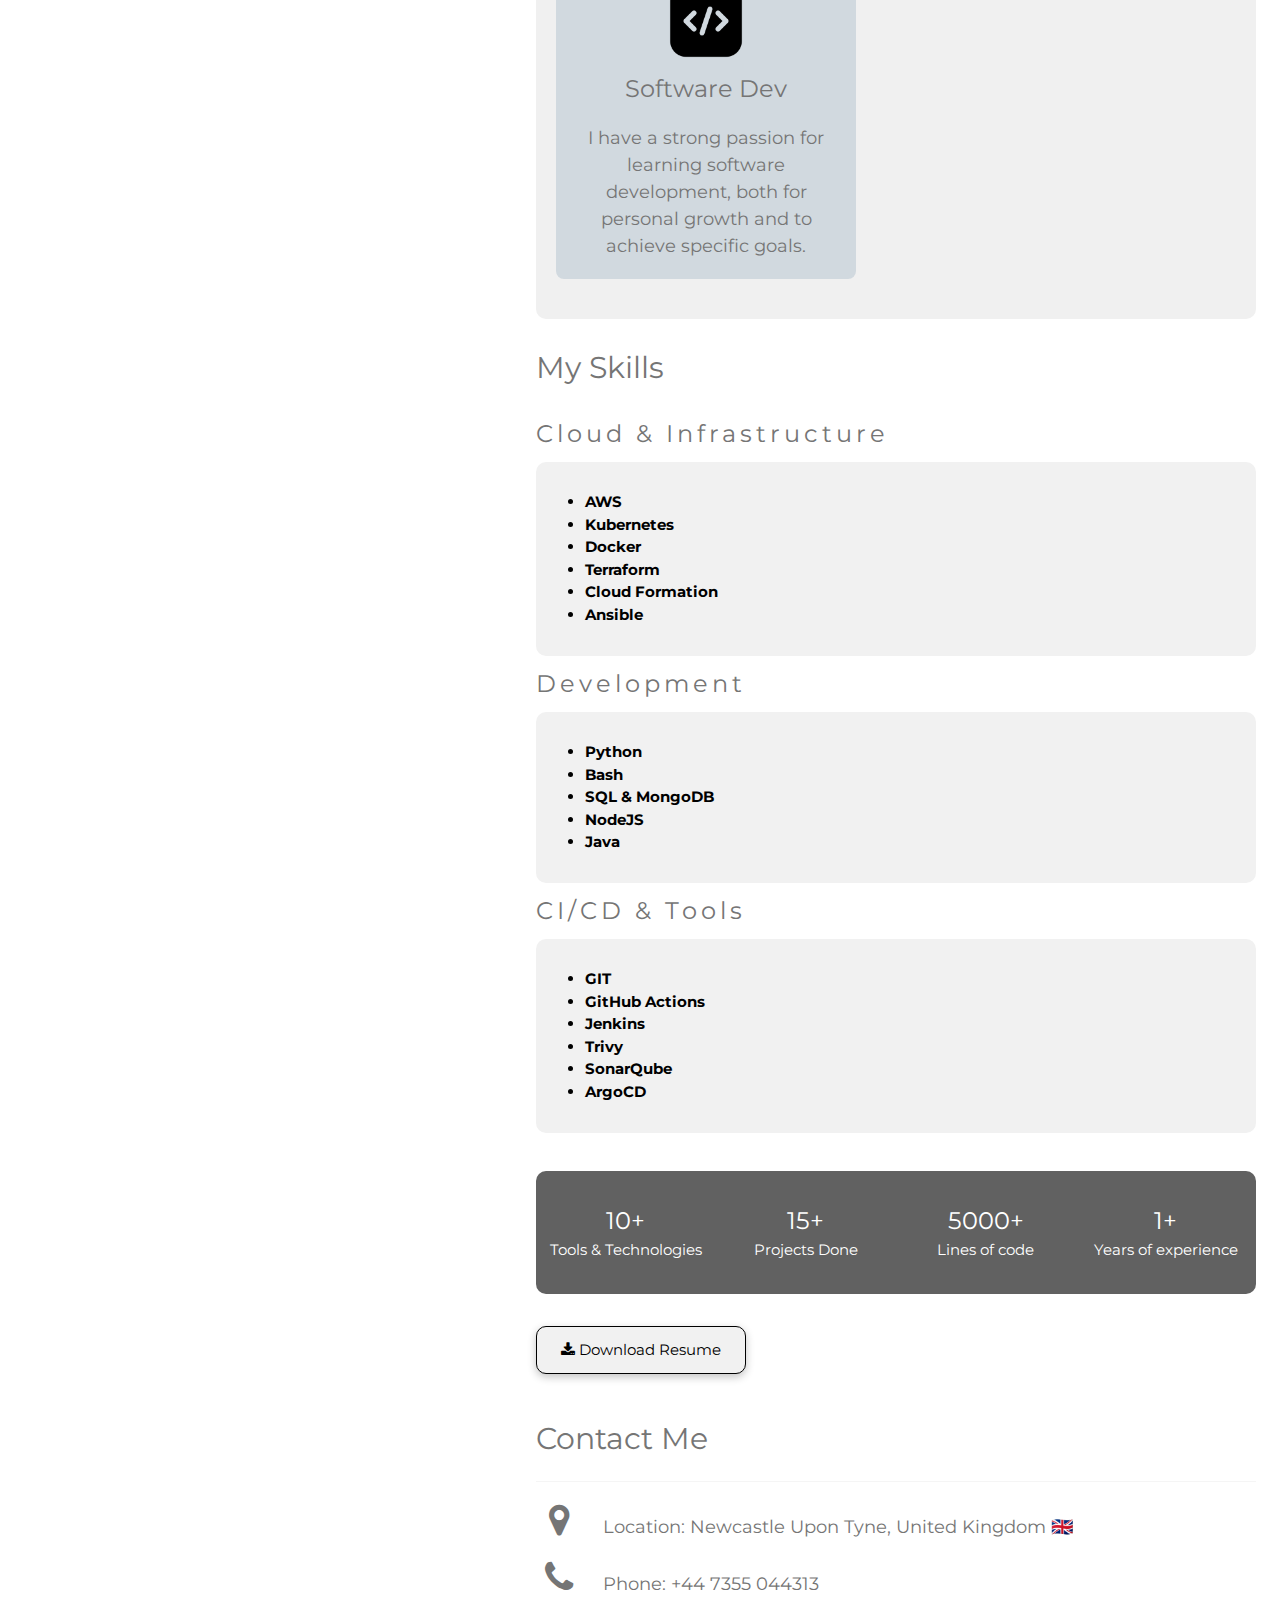
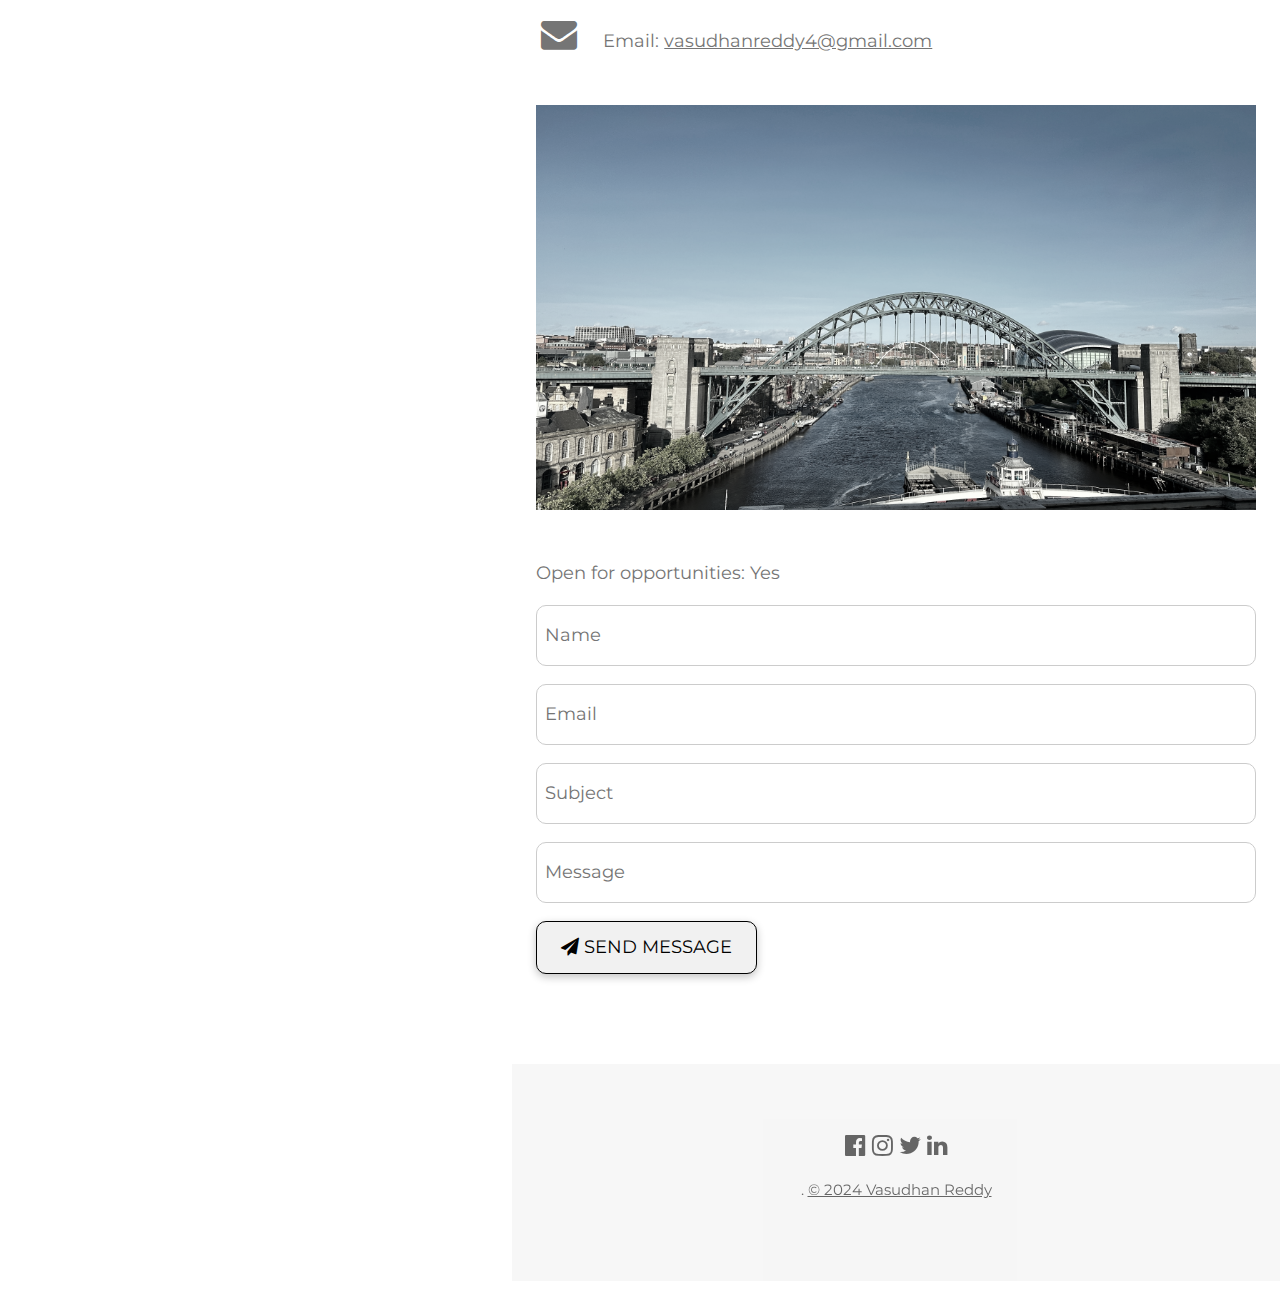
==== commit 949a9e85: "Update index.html" ====
--- a/index.html
+++ b/index.html
@@ -73,7 +73,7 @@
 
   <!-- About Section -->
   <div class="w3-content w3-justify w3-text-grey w3-padding-32" id="about">
-    <h2 style = "text-decoration: underline;">About</h2>
+    <h2>About</h2>
     <hr class="w3-opacity">
     
     <p>A passionate and skilled DevOps and Cloud Engineer with a strong background in infrastructure provisioning, automation, and monitoring. I have completed and been certified by <i>AWS Certified Solutions Architect - Associate</i>.<br>
@@ -129,7 +129,7 @@
             
              <!-- About My skills  -->
        
-        <h2 class="w3-padding-16" id="My Skills" style = "text-decoration: underline;">My Skills</h2>
+        <h2 class="w3-padding-16" id="My Skills" >My Skills</h2>
     <h3 class="w3-wide">Cloud & Infrastructure</h3>
     <div class="w3-light-grey" style="padding-left: 5%;padding: 2%; border-radius: 10px;" font-size: large; >
         <div class="list-content" style="padding-left: 5%; border-radius: 10px;">
@@ -201,7 +201,7 @@
     
   <!-- Contact Section -->
   <div class="w3-padding-32 w3-content w3-text-grey" id="contact" style="margin-bottom:64px">
-    <h2 style = "text-decoration: underline;">Contact Me</h2>
+    <h2>Contact Me</h2>
     <hr class="w3-opacity">
 
     <div class="w3-section">
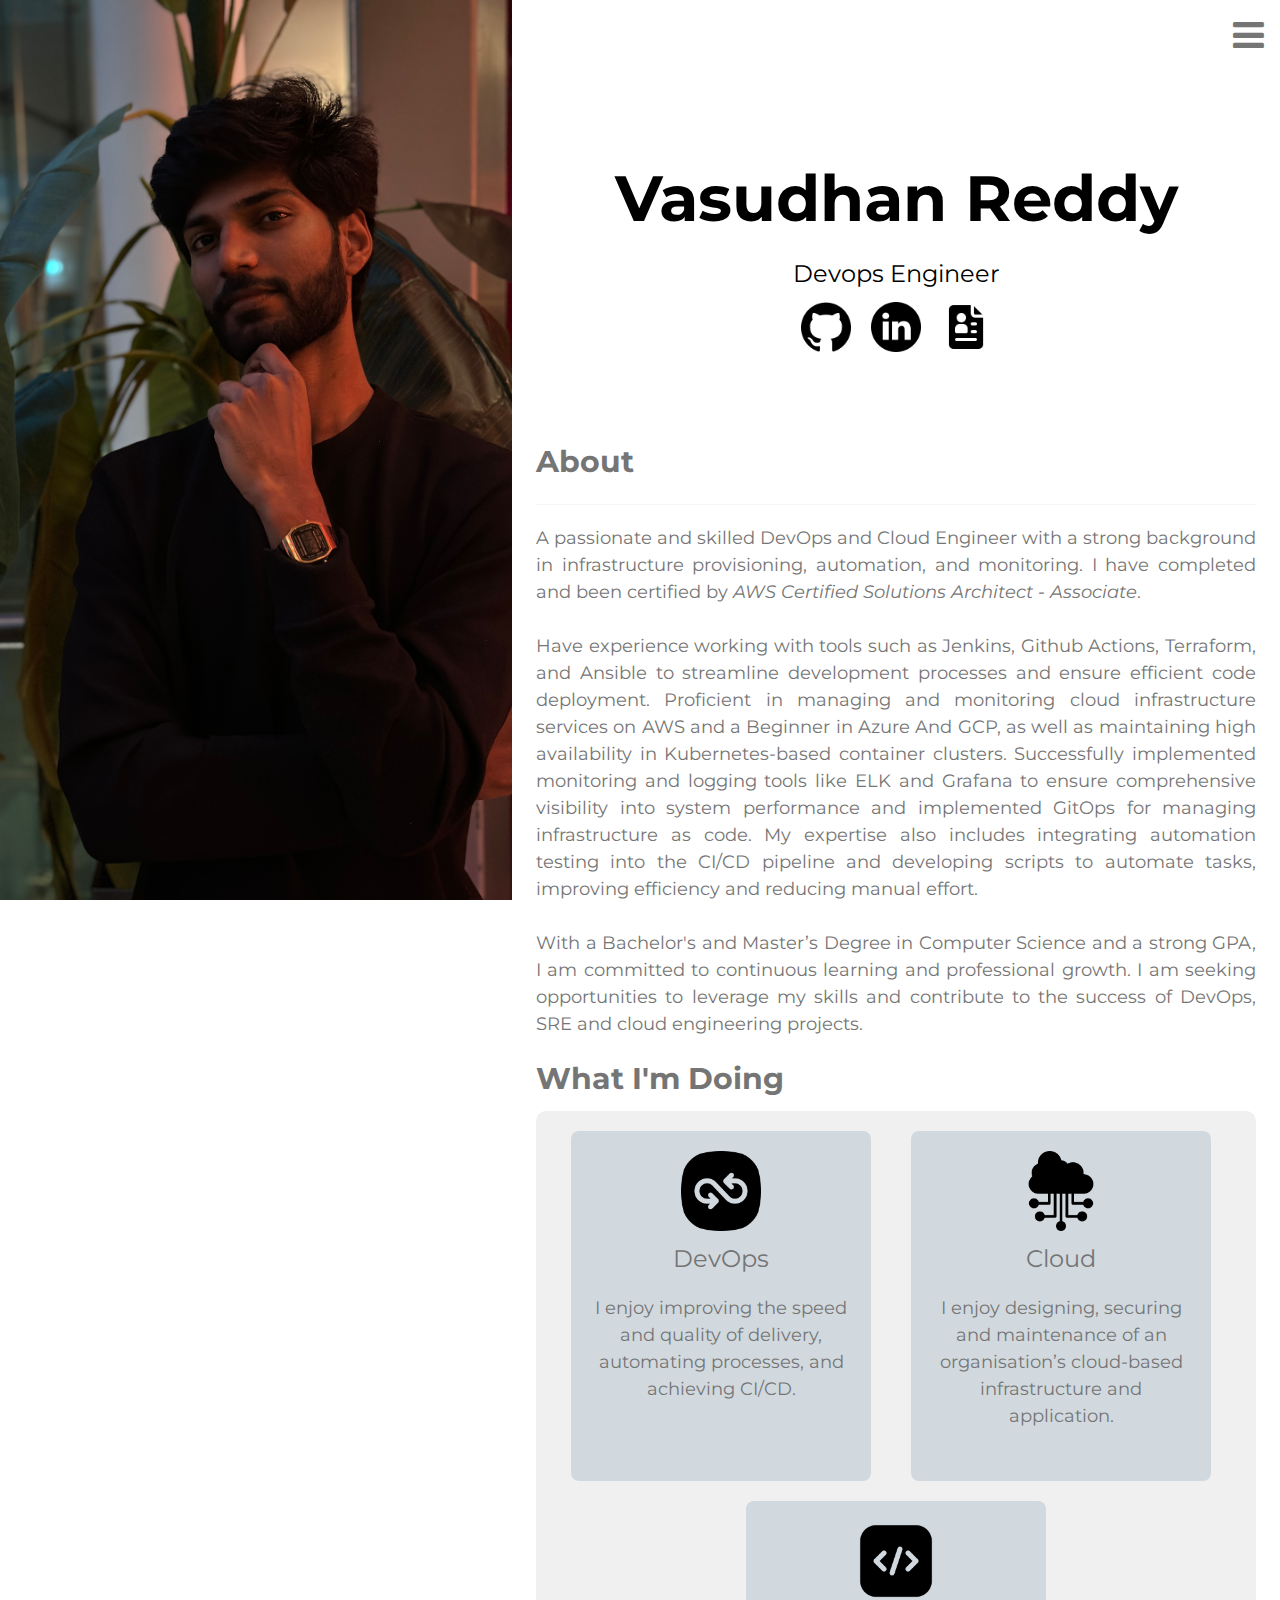
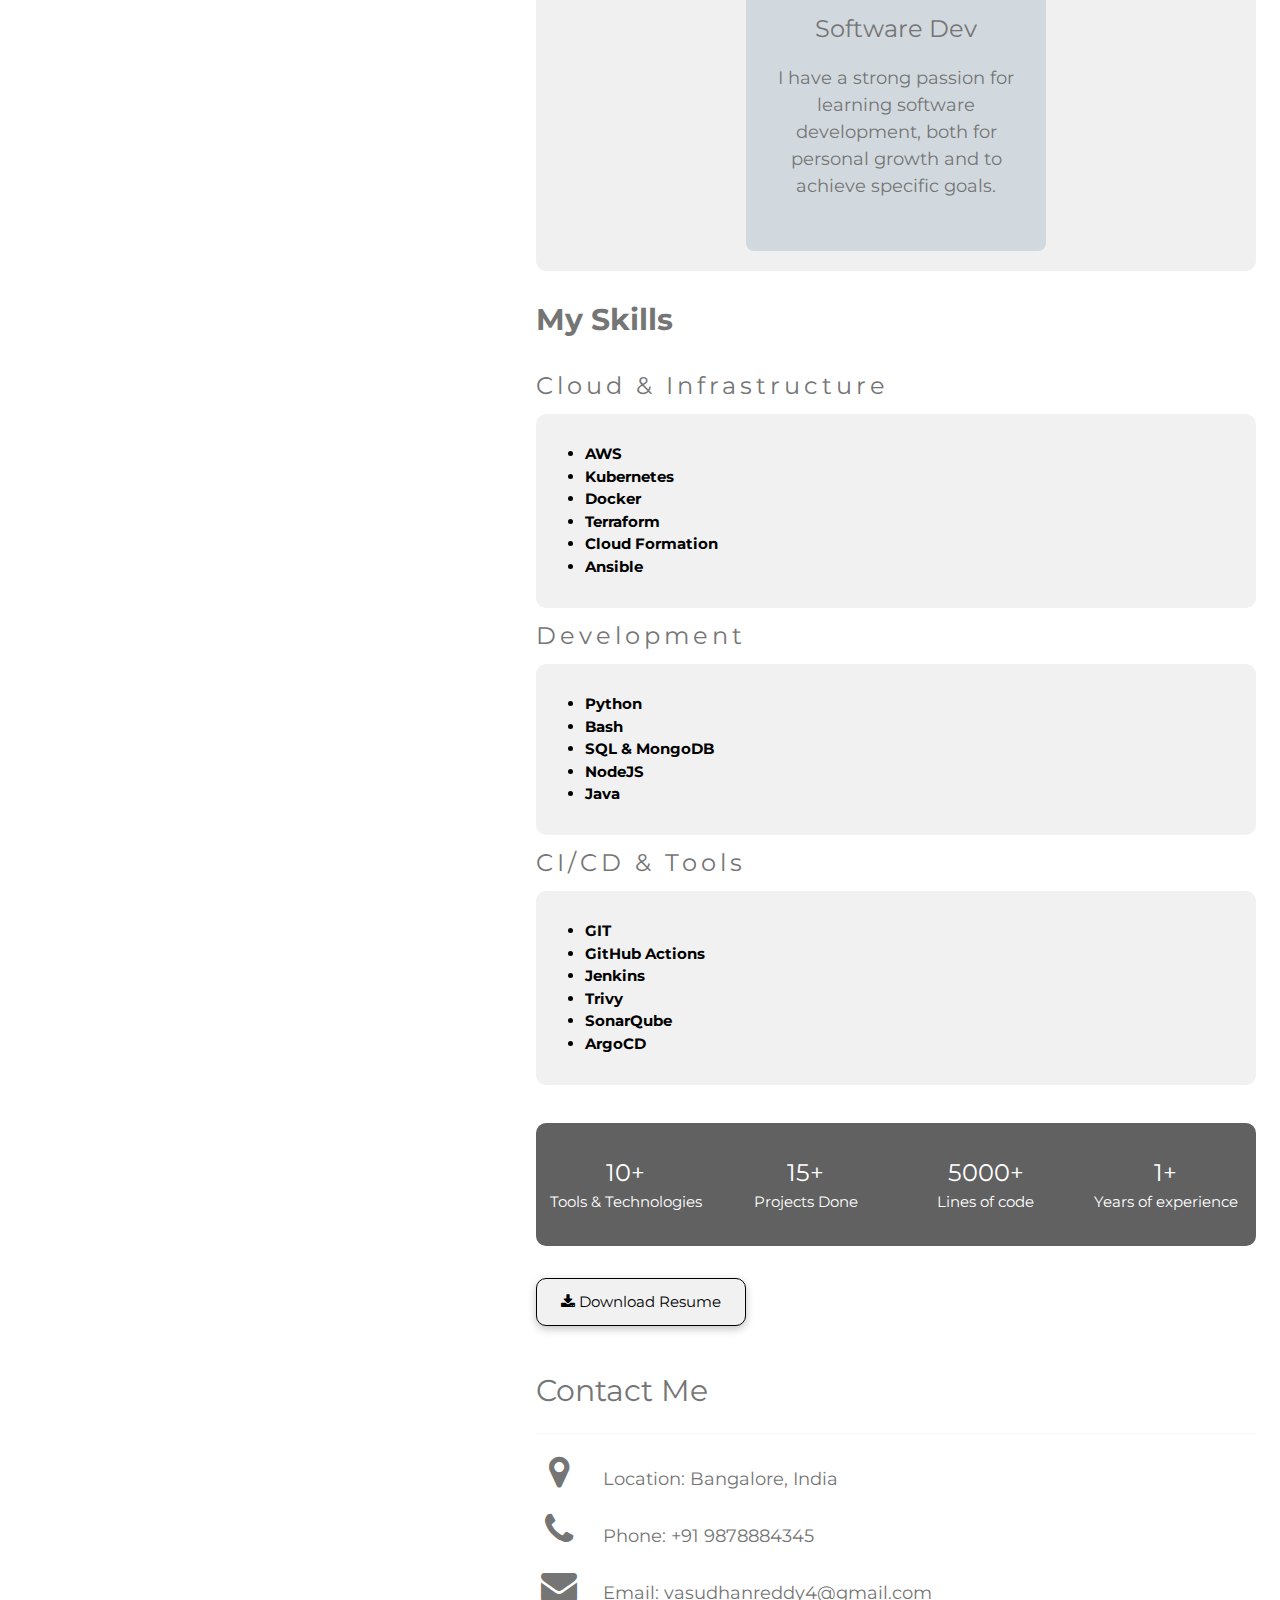
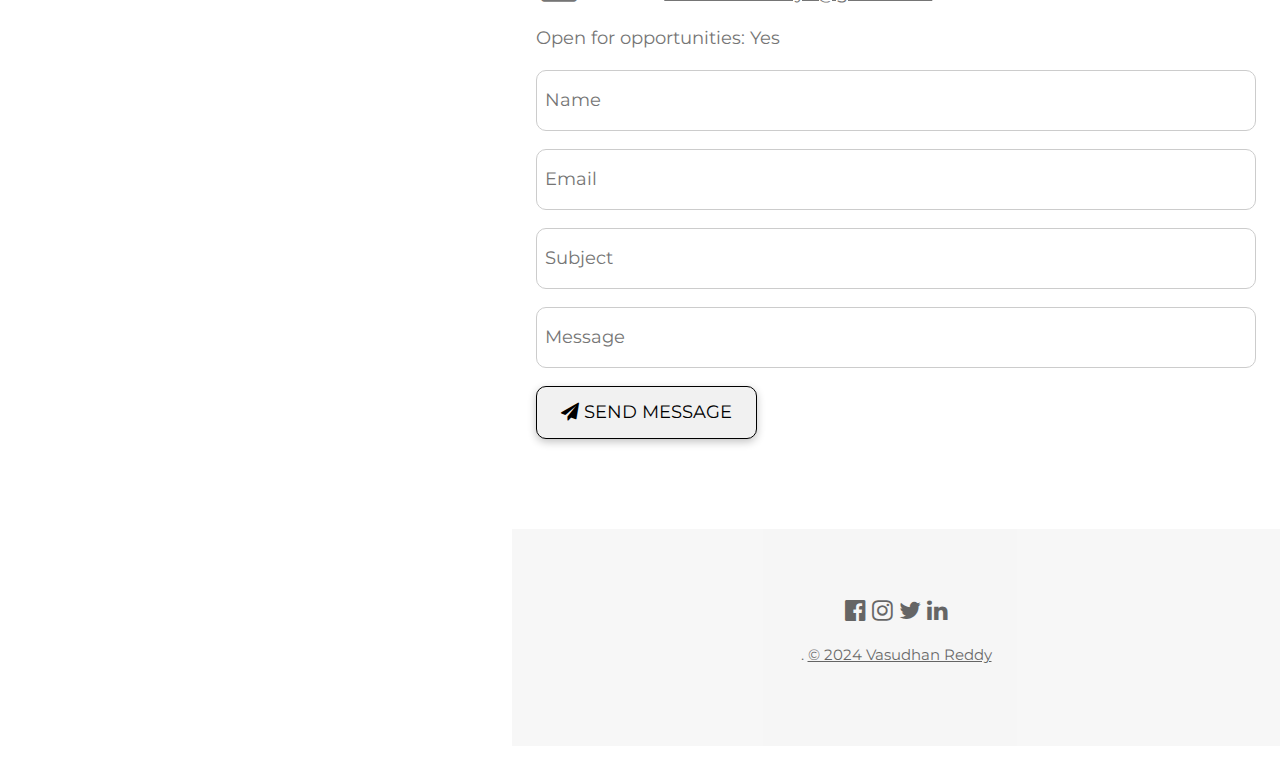
==== commit 696ff7e9: "portfolio v1.1" ====
--- a/index.html
+++ b/index.html
@@ -5,6 +5,7 @@
 <meta charset="UTF-8">
 <meta name="viewport" content="width=device-width, initial-scale=1">
 <link rel="stylesheet" href="https://www.w3schools.com/w3css/4/w3.css">
+<link rel="stylesheet" href="./index.css">
 <link rel="stylesheet" href="https://fonts.googleapis.com/css?family=Montserrat">
 <link rel="stylesheet" href="https://cdnjs.cloudflare.com/ajax/libs/font-awesome/4.7.0/css/font-awesome.min.css">
 <style>
@@ -47,7 +48,7 @@
   <span class="w3-button w3-top w3-white w3-xxlarge w3-text-grey w3-hover-text-black" style="width:auto;right:0;" onclick="openNav()"><i class="fa fa-bars"></i></span>
 
   <!-- Header -->
-  <header class="w3-container w3-center" style="padding:128px 16px" id="home">
+  <header class="w3-container w3-center" style="padding:128px 16px 0px 16px" id="home">
     <h1 class="w3-jumbo"><b>Vasudhan Reddy</b></h1>
     <h3>Devops Engineer</h3>
     <div class="social-icons" style="display: flex; justify-content: center;">
@@ -57,7 +58,7 @@
         <a href="https://www.linkedin.com/in/vasudhanreddy/" target="_blank" class="icon-link" style="margin: 0 10px; text-decoration: none;">
             <img src="./Assests/linkedin.png" alt="LinkedIn Logo" title= "Linkedin"style="width: 50px; height: 50px;" onmouseover="this.style.transform = 'translateY(-5px)';" onmouseleave="this.style.transform = 'translateY(0)';">
         </a>
-        <a href="./Assests/Vasudhan-Reddy-Resume.pdf" target="_blank" class="icon-link" style="margin: 0 10px; text-decoration: none;">
+        <a href="./Assests/Resume_Vasudhan_Reddy.pdf" target="_blank" class="icon-link" style="margin: 0 10px; text-decoration: none;">
             <img src="./Assests/resume.png" alt="Resume Icon" title = "Resume" style="width: 50px; height: 50px;" onmouseover="this.style.transform = 'translateY(-5px)';" onmouseleave="this.style.transform = 'translateY(0)';">
         </a><br>
         
@@ -73,7 +74,7 @@
 
   <!-- About Section -->
   <div class="w3-content w3-justify w3-text-grey w3-padding-32" id="about">
-    <h2>About</h2>
+    <h2><b>About</b></h2>
     <hr class="w3-opacity">
     
     <p>A passionate and skilled DevOps and Cloud Engineer with a strong background in infrastructure provisioning, automation, and monitoring. I have completed and been certified by <i>AWS Certified Solutions Architect - Associate</i>.<br>
@@ -94,11 +95,11 @@
         </style>
         
         <div class="wtmg-3">
-            <h2>What I'm Doing</h2>
+            <h2><b>What I'm Doing</b></h2>
             <div class="row"> 
-                <div class="imdg-ds" style="display: flex; justify-content: center;">
-                    <div class="dv-1" style="background-color: #F0F0F0; padding: 20px; border-radius: 10px; display: flex; align-items: center; flex-wrap: wrap;">
-                        <div class="nested-div" style="background-color: #D1D9DF; padding: 20px; border-radius: 8px; margin-right: 10px; width: 300px; height: 300px; display: flex; justify-content: center; align-items: center; flex-direction: column; margin-bottom: 20px;">
+                <div class="imdg-ds " style="display: flex; justify-content: center;">
+                    <div class="dv-1 wtdngContainer" style="background-color: #F0F0F0; padding: 0px 20px 20px 20px; border-radius: 10px; display: flex; align-items: center; flex-wrap: wrap;">
+                        <div class="nested-div" style="background-color: #D1D9DF; padding: 20px; border-radius: 8px; margin-right: 10px; width: 300px; height: 350px; display: flex;  align-items: center; flex-direction: column;">
                             <div style="text-align: center;">
                                 <img src="./Assests/infinity.png" alt="devops" width="80" height="80">
                                 <h3>DevOps</h3>
@@ -106,7 +107,7 @@
                             </div>
                         </div>
                         
-                        <div class="nested-div" style="background-color: #D1D9DF; padding: 20px; border-radius: 8px; margin-right: 10px; width: 300px; height: 300px;display: flex; justify-content: center; align-items: center; flex-direction: column; margin-bottom: 20px;">
+                        <div class="nested-div" style="background-color: #D1D9DF; padding: 20px; border-radius: 8px; margin-right: 10px; width: 300px; height: 350px;display: flex;  align-items: center; flex-direction: column;">
                             <div style="text-align: center;">
                                 <img src="./Assests/cloud-computing.png" alt="devops" width="80" height="80">
                                 <h3>Cloud</h3>
@@ -114,7 +115,7 @@
                             </div>
                         </div>
                         
-                        <div class="nested-div" style="background-color: #D1D9DF; padding: 20px; border-radius: 8px; width: 300px; height: 300px;display: flex; justify-content: center; align-items: center; flex-direction: column; margin-bottom: 20px;">
+                        <div class="nested-div" style="background-color: #D1D9DF; padding: 20px; border-radius: 8px; width: 300px; height: 350px;display: flex; align-items: center; flex-direction: column; ">
                             <div style="text-align: center;">
                                 <img src="./Assests/code.png" alt="devops" width="80" height="80">
                                 <h3>Software Dev</h3>
@@ -129,7 +130,7 @@
             
              <!-- About My skills  -->
        
-        <h2 class="w3-padding-16" id="My Skills" >My Skills</h2>
+        <h2 class="w3-padding-16" id="My Skills" ><b>My Skills</b></h2>
     <h3 class="w3-wide">Cloud & Infrastructure</h3>
     <div class="w3-light-grey" style="padding-left: 5%;padding: 2%; border-radius: 10px;" font-size: large; >
         <div class="list-content" style="padding-left: 5%; border-radius: 10px;">
@@ -193,7 +194,7 @@
       </div>
     </div>
 
-    <a href="./Assests/Vasudhan-Reddy-Resume.pdf" download class="w3-button w3-light-grey w3-padding-large w3-margin-top" style="border-radius: 10px;border: 1px solid; box-shadow: rgba(0, 0, 0, 0.24) 0px 3px 8px;">
+    <a href="./Assests/Resume_Vasudhan_Reddy.pdf" download class="w3-button w3-light-grey w3-padding-large w3-margin-top" style="border-radius: 10px;border: 1px solid; box-shadow: rgba(0, 0, 0, 0.24) 0px 3px 8px;">
         <i class="fa fa-download" ></i> Download Resume
     </a>
     
@@ -206,23 +207,12 @@
 
     <div class="w3-section">
         <div class="w3-small w3-well">
-            <p class="contact-info"><i class="fa fa-map-marker fa-fw w3-xxlarge w3-margin-right"></i> Location: Newcastle Upon Tyne, United Kingdom 🇬🇧</p>
-            <p class="contact-info"><i class="fa fa-phone fa-fw w3-xxlarge w3-margin-right"></i> Phone: +44 7355 044313</p>
+            <p class="contact-info"><i class="fa fa-map-marker fa-fw w3-xxlarge w3-margin-right"></i> Location: Bangalore, India</p>
+            <p class="contact-info"><i class="fa fa-phone fa-fw w3-xxlarge w3-margin-right"></i> Phone: +91 9878884345</p>
             <p class="contact-info"><i class="fa fa-envelope fa-fw w3-xxlarge w3-margin-right"> </i> Email: <u>vasudhanreddy4@gmail.com</u></p>
         </div>
     </div>
-    <style>
-        @media screen and (max-width: 600px) {
-            .contact-info {
-                text-align: left;
-                margin-left: 0;
-            }
-        }
-    </style>
-        
-    <!-- Image of location/map -->
-    <img src="./Assests/6675693E-8A99-44EB-A5E9-FF57BCE767E3.JPG" class="w3-image w3-greyscale" style="width:100%;margin:32px 0">
-   
+
     <p>Open for opportunities: Yes</p>
     <form action="https://formspree.io/f/xyyrjoby" method="POST">
       <p><input class="w3-input w3-padding-16 w3-border" type="text" placeholder="Name" required name="Name" style="border-radius: 10px;"></p>
--- a/index.css
+++ b/index.css
@@ -0,0 +1,22 @@
+.wtdngContainer{
+    justify-content: space-around;
+}
+.wtdngContainer > div{
+    margin-top: 20px;
+ } 
+@media screen and (max-width: 900px) {
+    .wtdngContainer{
+        justify-content: center;
+    }
+    .wtdngContainer > div{
+       margin-top: 10px;
+       margin-right: 0px !important;
+    }     
+}
+
+@media screen and (max-width: 600px) {
+    .contact-info {
+        text-align: left;
+        margin-left: 0;
+    }
+}